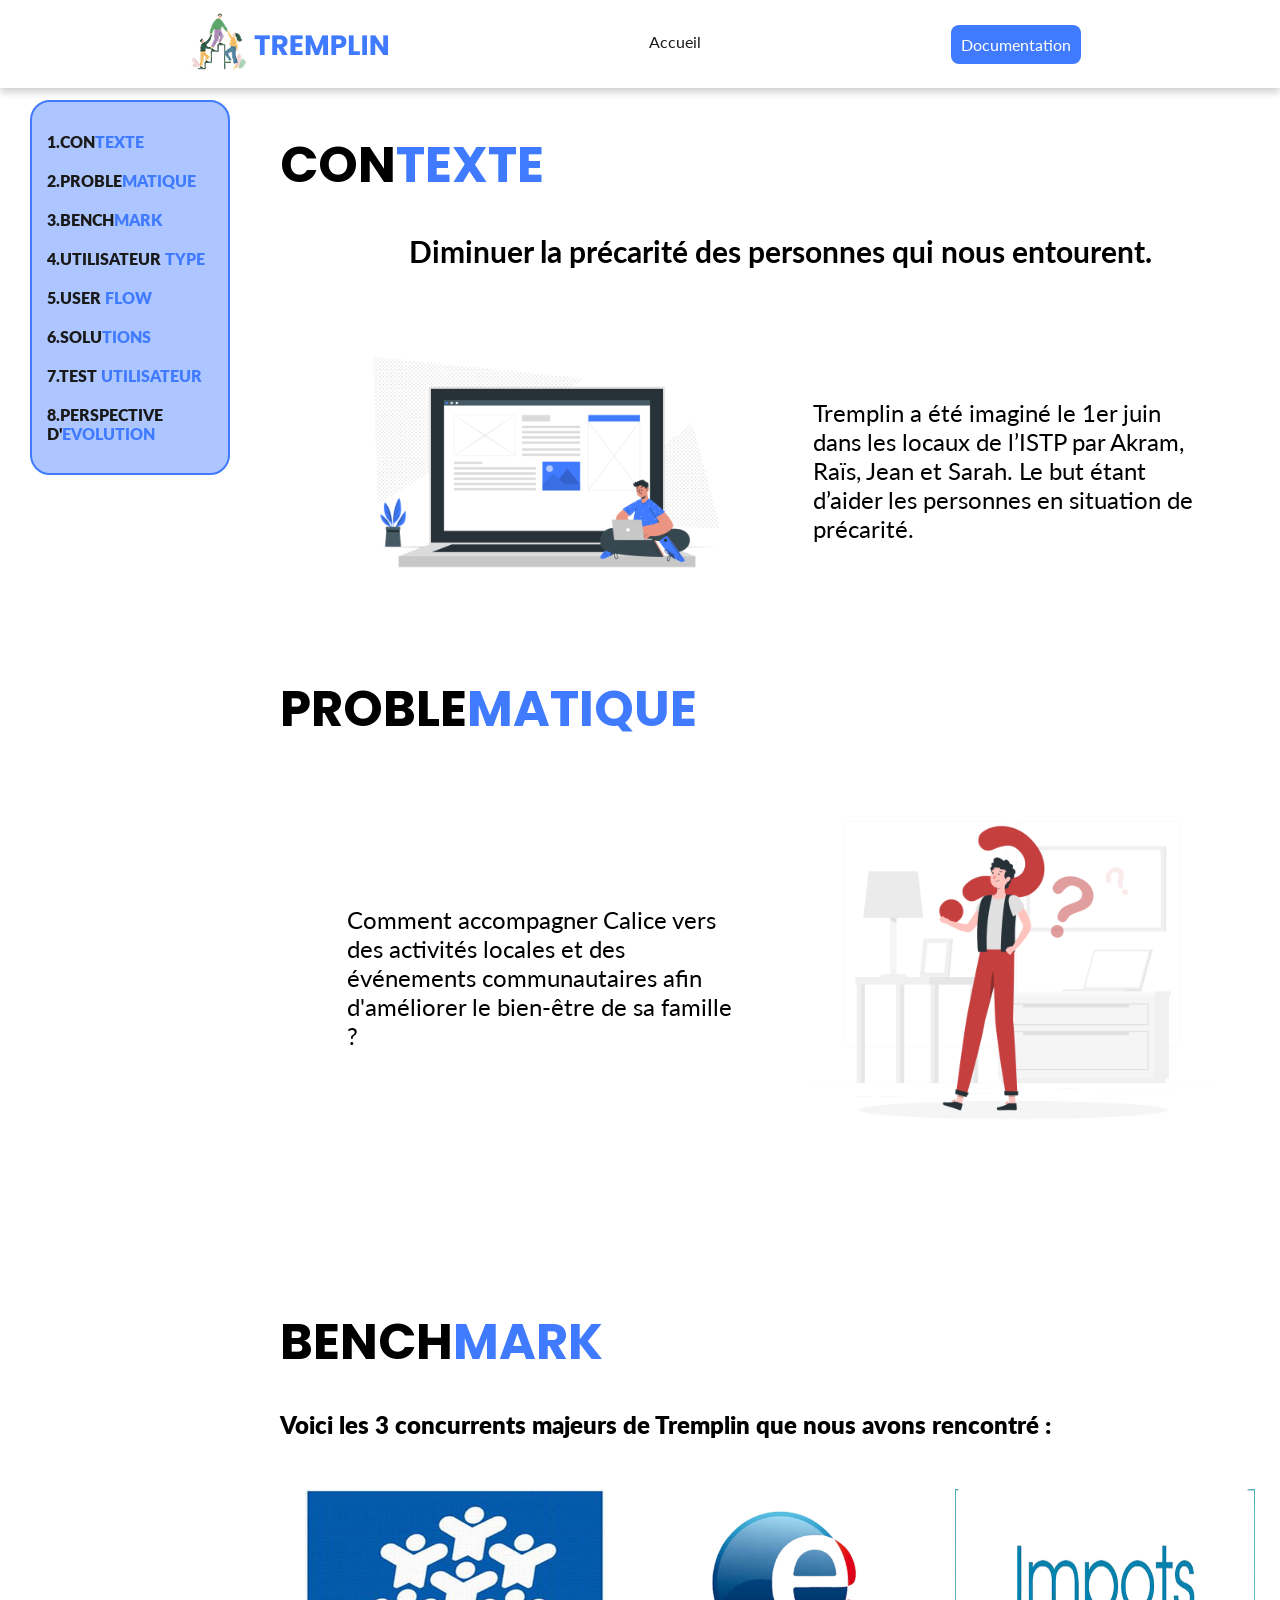
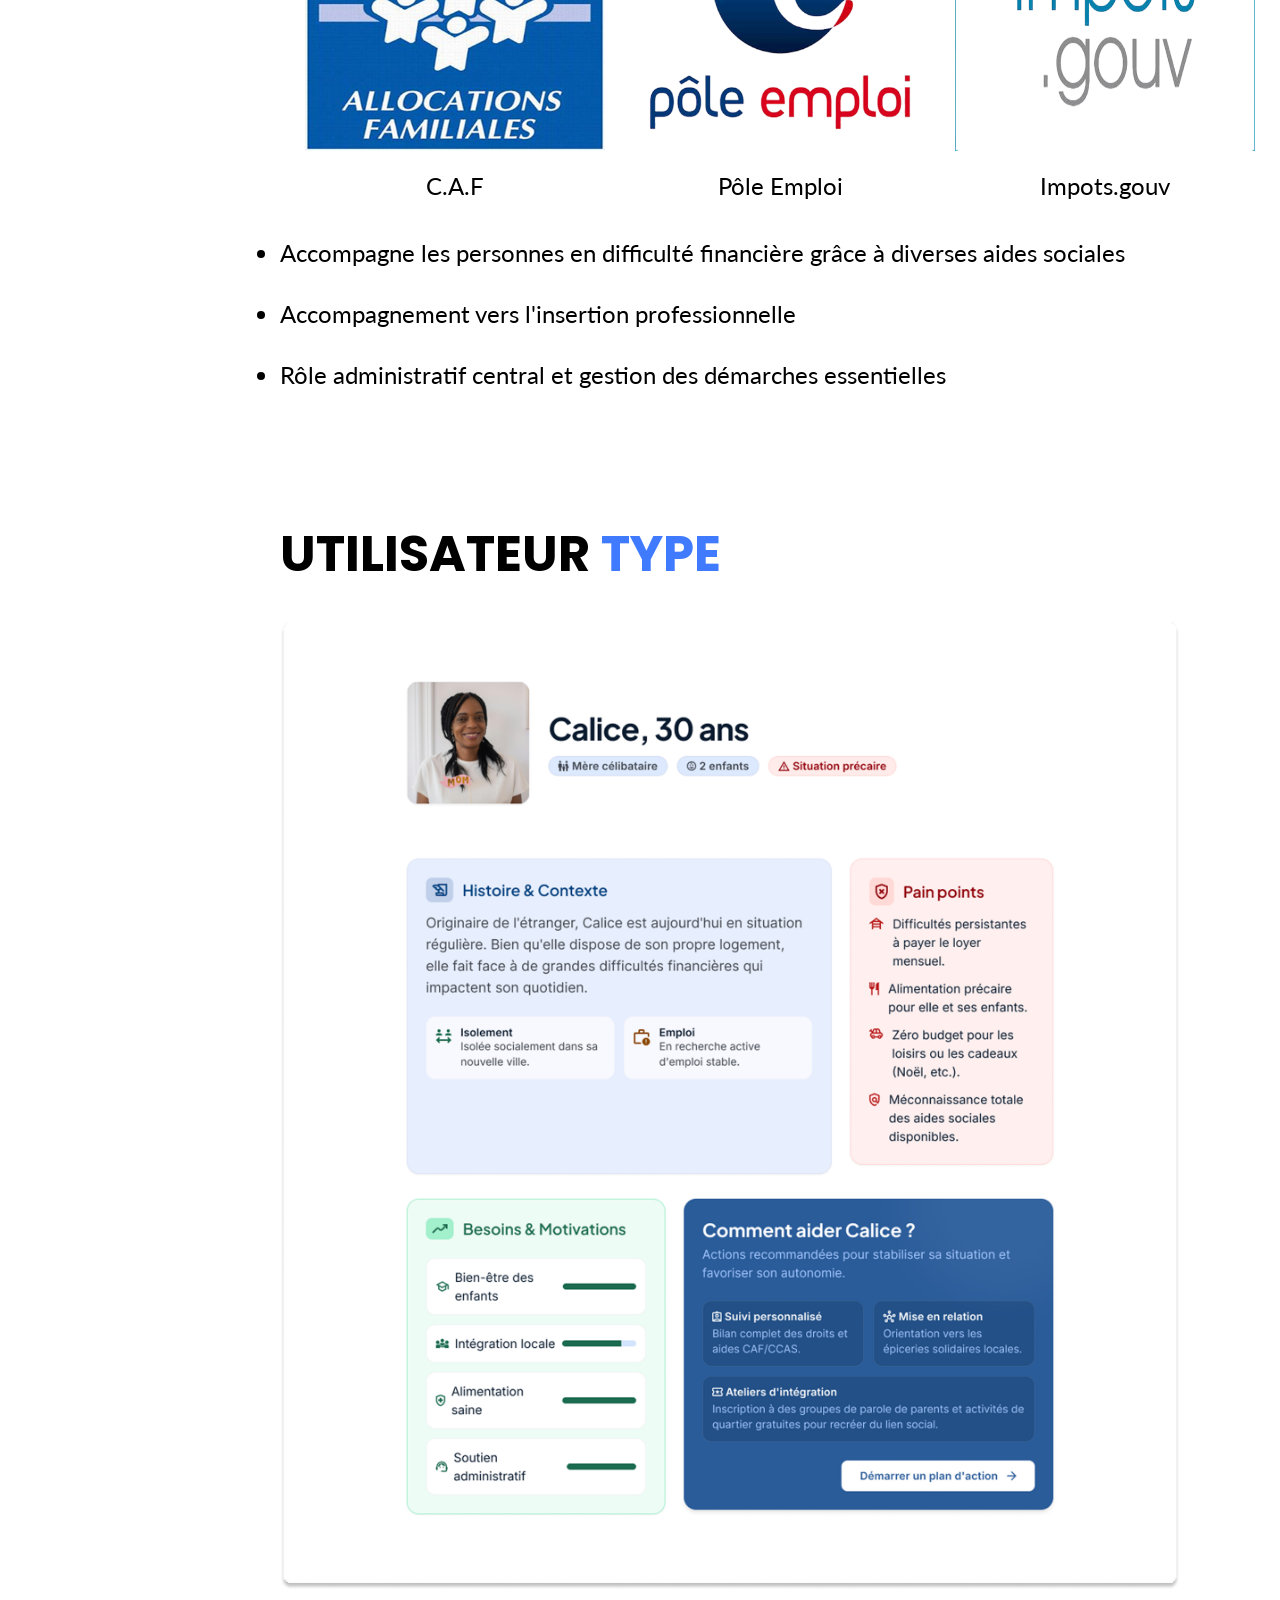
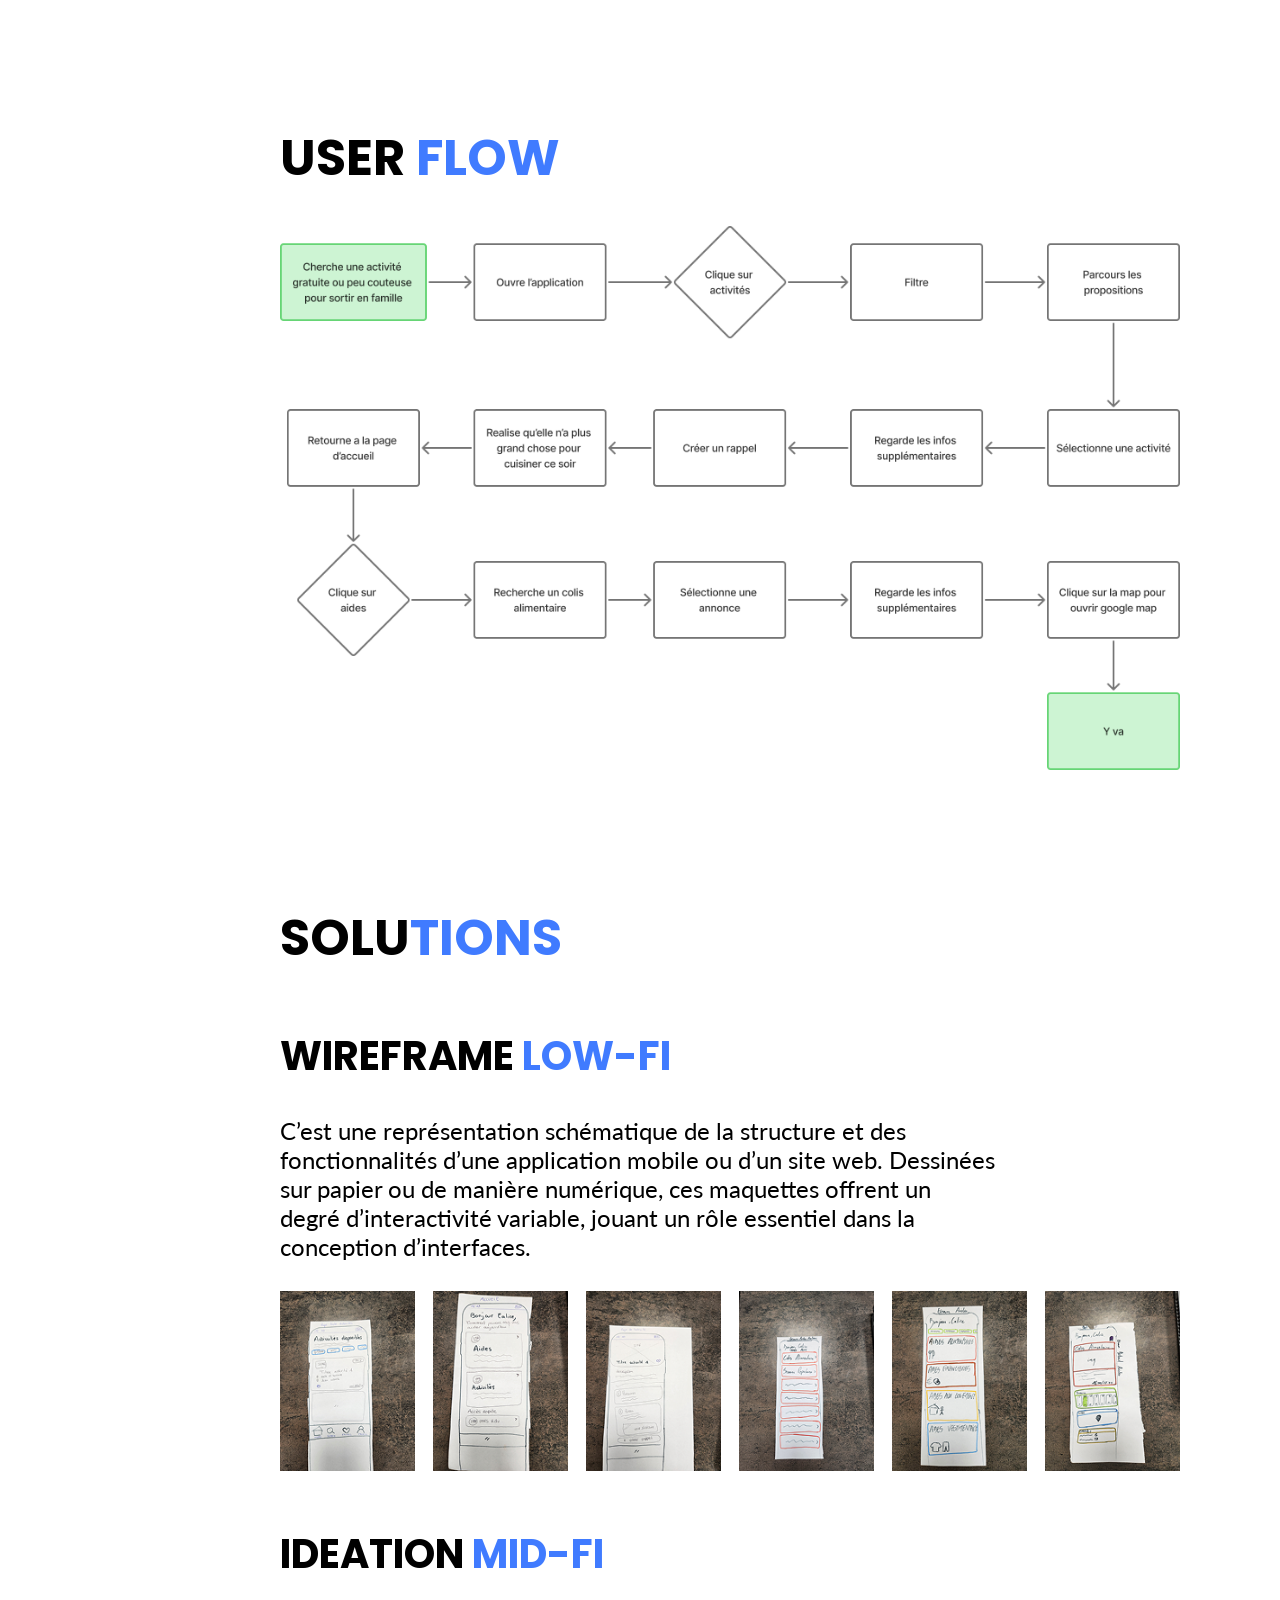
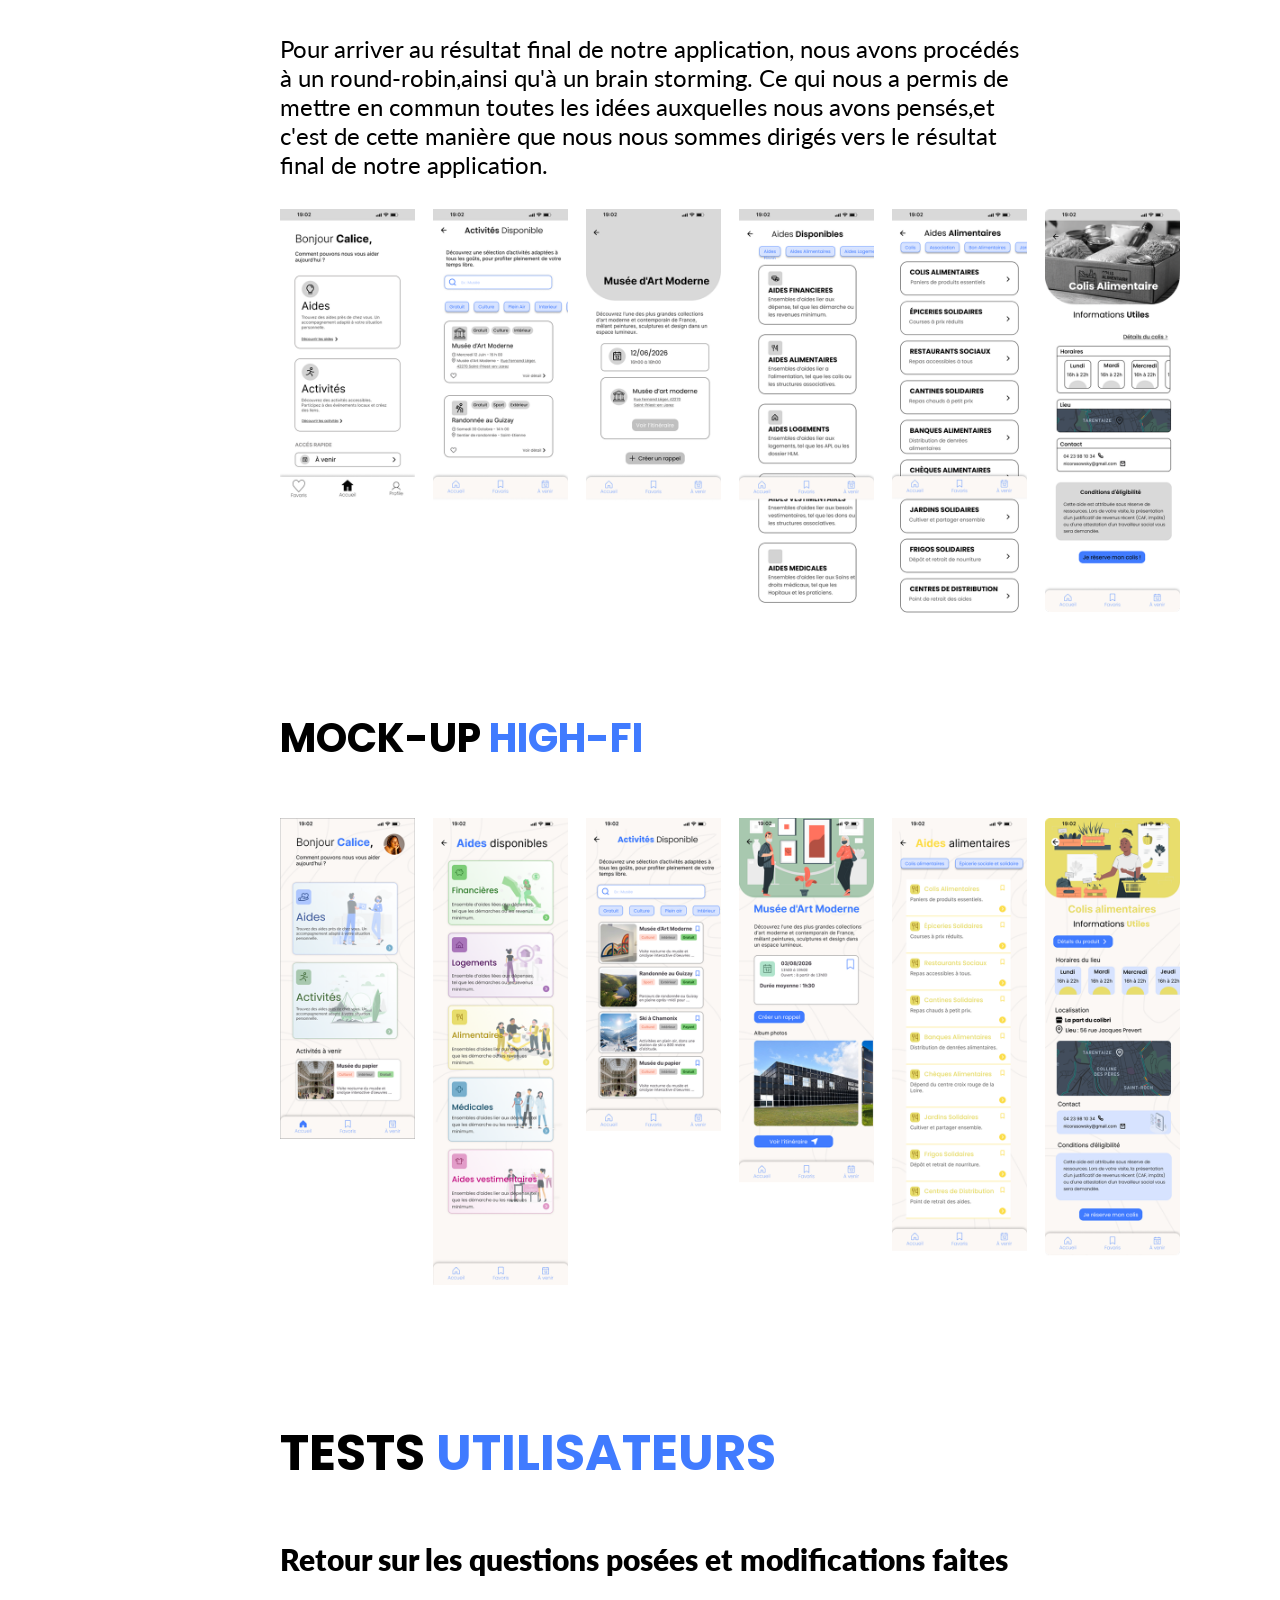
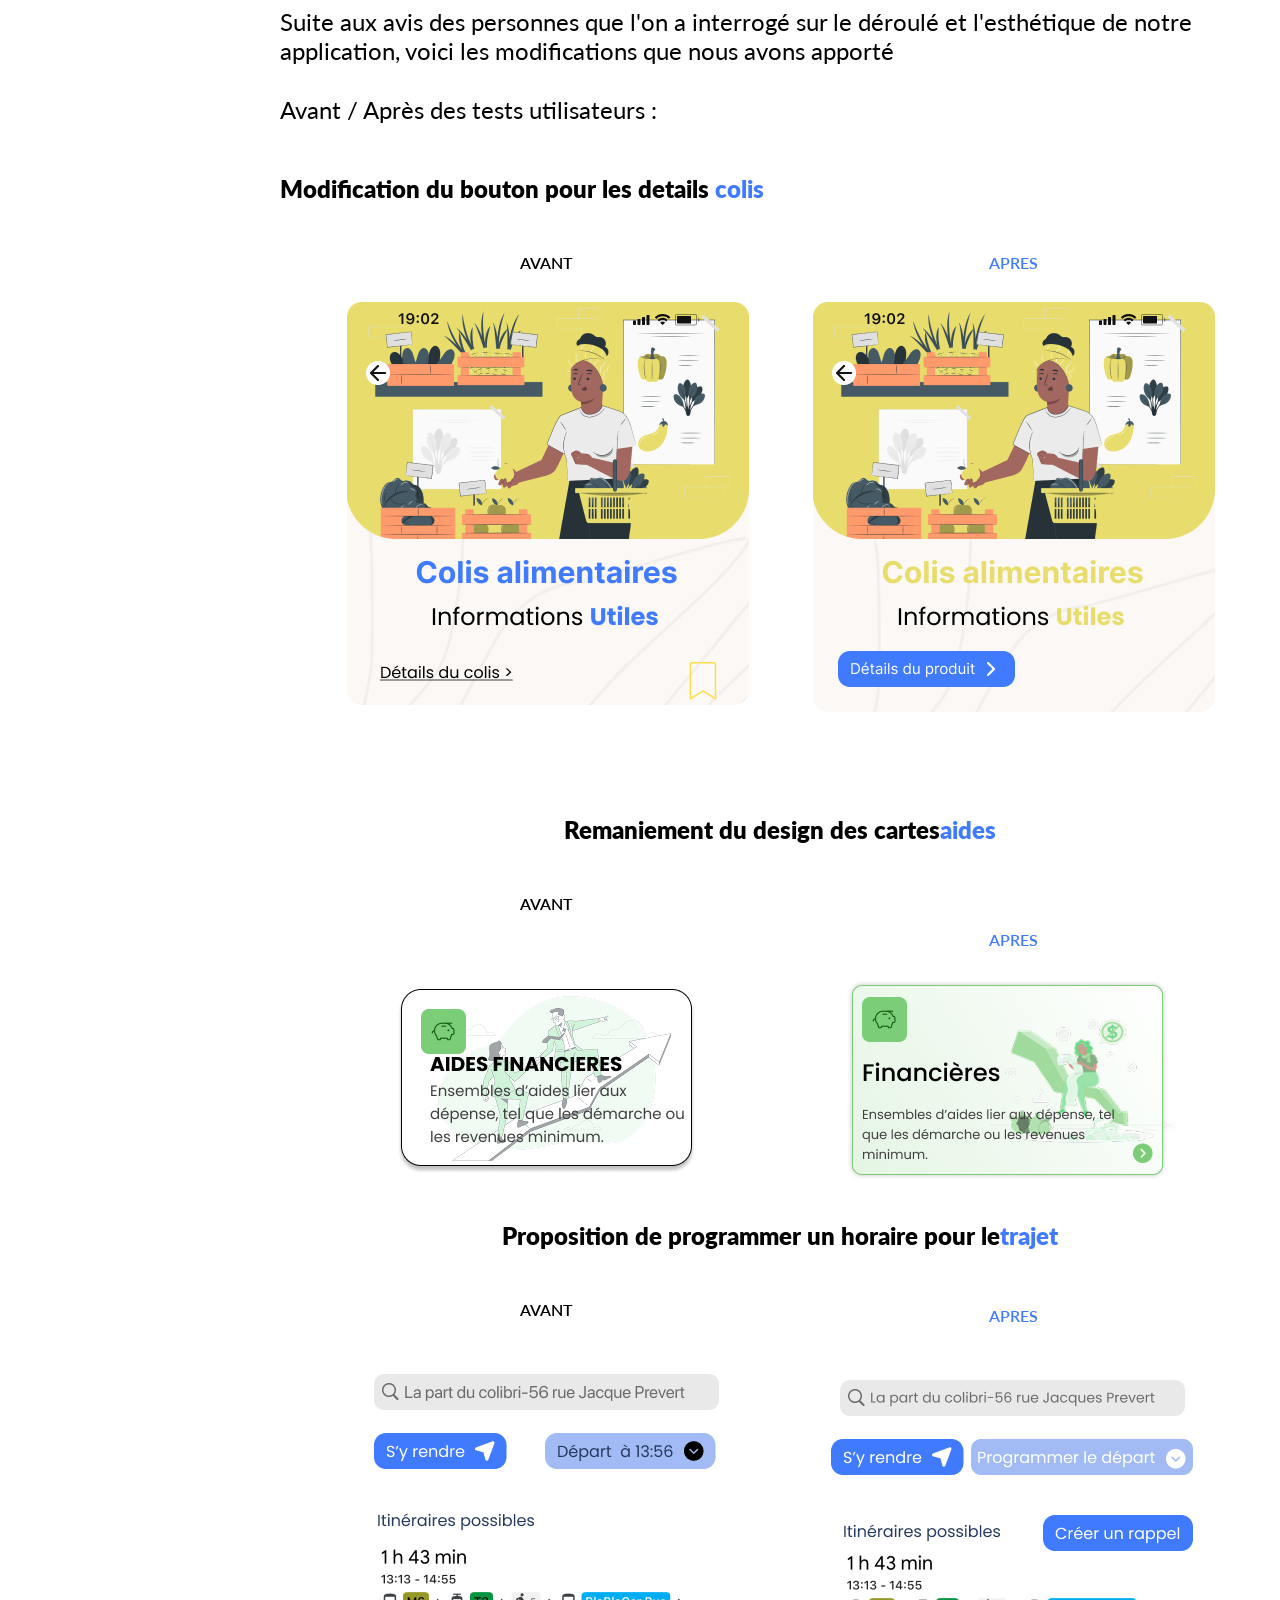
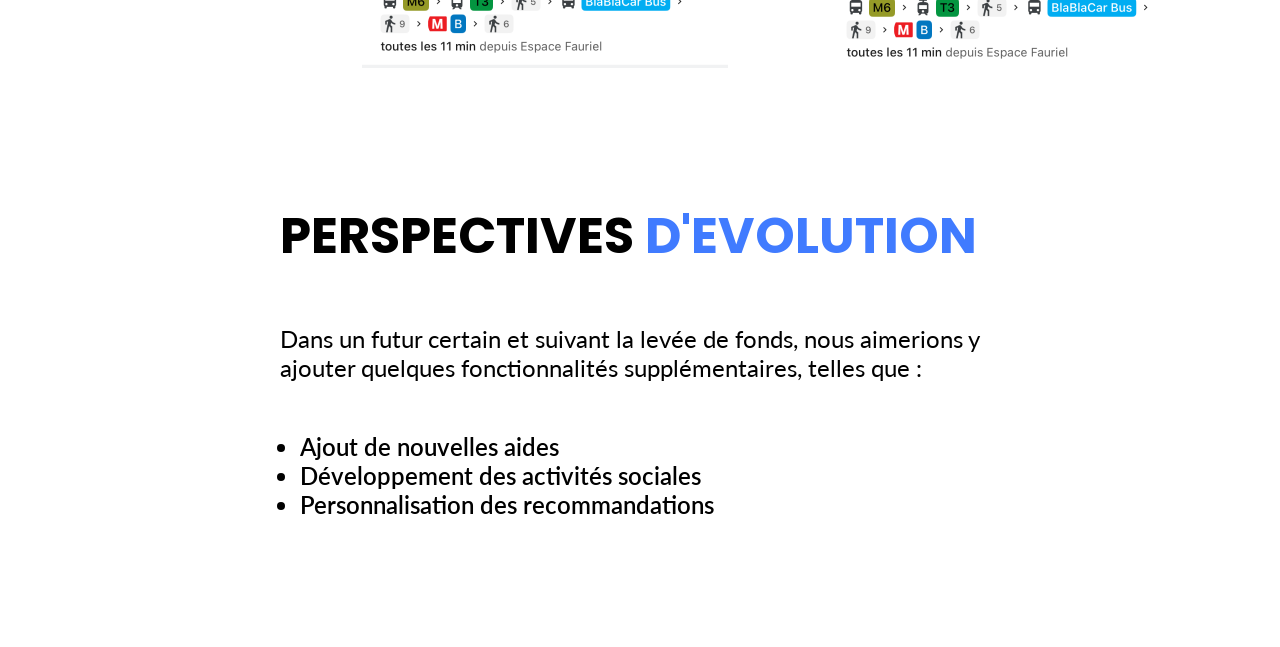
==== documentation.html @ c01700e4 "lundi - 11h" ====
<!DOCTYPE html>
<html lang="fr">

<head>
    <meta charset="UTF-8" />
    <meta name="viewport" content="width=device-width, initial-scale=1.0" />
    <title>Documentation — Tremplin</title>
    <link rel="stylesheet" href="style2.css">
    <script src="script2.js" defer></script>
    <link
        href="https://fonts.googleapis.com/css2?family=Inter:ital,wght@0,300;0,400;0,500;0,600;0,700;1,400&family=Syne:wght@600;700;800&display=swap"
        rel="stylesheet" />

<body>
    <!-- HEADER AVEC UN H COMME TONTON HAMID -->
    <header class="flex just-center gap250 align-center fixed-header fixed-header space-between">
        <a href="index.html"><img src="asset/LOGO.png" alt=""></a>
        <nav class="flex gap20 poppins-medium">
            <a href="index.html" target="_blank" class="txt-none clr-dark">Accueil</a>
        </nav>
        <a href="documentation.html" target="_blank" class="btn-Doc txt-none clr-white mr10 poppins-medium">Documentation</a>
    </header>
    <!-- MANY MAIN ! -->
    <main class="ml-30 flex">
        <div class="w20">
            <nav class="flex column gap20 bold majuscule mgb128 card-nav w80 sticky">
                <a href="#contexte" class="txt-none clr-dark">1.Con<span class="clr-bleu">texte</span></a>
                <a href="#problematique" class="txt-none clr-dark">2.Proble<span class="clr-bleu">matique</span></a>
                <a href="#benchmark" class="txt-none clr-dark">3.Bench<span class="clr-bleu">mark</span></a>
                <a href="#utilisateur" class="txt-none clr-dark">4.Utilisateur <span class="clr-bleu">Type</span></a>
                <a href="#userflow" class="txt-none clr-dark">5.User <span class="clr-bleu">Flow</span></a>
                <a href="#solution" class="txt-none clr-dark">6.Solu<span class="clr-bleu">tions</span></a>
                <a href="#test" class="txt-none clr-dark">7.Test <span class="clr-bleu">Utilisateur</span></a>
                <a href="#perspective" class="txt-none clr-dark">8.Perspective d'<span class="clr-bleu">Evolution</span></a>
            </nav>
        </div>

        <div class="w80">
            <!-- SECTION CONTEXTE -->
            <section id="contexte" class="mgt128">
                <h3 class="mgb30 texte-50">CON<span class="clr-bleu">TEXTE</span></h3>
                <h4 class="flex just-center texte-30">Diminuer la précarité des personnes qui nous entourent.
                </h4>
                <div class="flex align-center space-evenly">
                    <div class="w40">
                        <img class="w100" src="asset/IllustrContext.png" alt="">
                    </div>
                    <div class="w40">
                        <p class="texte-24">Tremplin a été imaginé le 1er juin dans les locaux de l’ISTP par Akram,
                            Raïs,
                            Jean et Sarah. Le
                            but étant d’aider les personnes en situation de précarité.</p>
                    </div>
                </div>
            </section>

            <!-- SECTION PROBLEMATIQUE -->
            <section id="problematique" class="mgb128 ">
                <h3 class="mgb30 texte-50">PROBLE<span class="clr-bleu">MATIQUE</span></h3>
                <div class="flex align-center space-evenly">
                    <p class="w40 texte-24">Comment accompagner Calice vers des activités locales et des événements
                        communautaires afin
                        d'améliorer
                        le bien-être de sa famille ?</p>
                    <img class="w40" src="asset/IllustrProblematique.png" alt="">
                </div>
            </section>

            <!-- SECTION BENCHMARK -->
            <section id="benchmark" class="mgb128 ">
                <h3 class="mgb30 texte-50">BENCH<span class="clr-bleu">MARK</span></h3>
                <p class="texte-24 bold mgb50">Voici les 3 concurrents majeurs de Tremplin que nous avons rencontré :
                </p>
                <div class="flex space-evenly">
                    <div class="w30 flex column align-center">
                        <img class="w100 h75 mgb20" src="asset/image 6.png" alt="">
                        <p class="texte-24">C.A.F</p>
                    </div>
                    <div class="w30 flex column align-center">
                        <img class="w100 h75 mgb20" src="asset/polemploi-removebg-preview 1.png" alt="">
                        <p class="texte-24">Pôle Emploi</p>
                    </div>
                    <div class="w30 flex column align-center">
                        <img class="w100 h75 mgb20" src="asset/impotsgouv-removebg-preview 1.png" alt="">
                        <p class="texte-24">Impots.gouv</p>
                    </div>
                </div>
                <ul>
                    <li class="texte-24 pb-32">Accompagne les personnes en difficulté financière grâce à diverses aides
                        sociales</li>
                    <li class="texte-24 pb-32">Accompagnement vers l'insertion professionnelle</li>
                    <li class="texte-24">Rôle administratif central et gestion des démarches essentielles</li>
                </ul>
            </section>

            <!-- SECTION UTILISATEUR -->
            <section id="utilisateur" class="mgb128">
                <h2 class="mgb30 texte-50">UTILISATEUR <span class="clr-bleu">TYPE</span></h2>
                <img class="w90" src="asset/PersonaV2.png" alt="">
            </section>

            <!-- SECTION USERFLOW -->
            <section id="userflow" class="mgb128 ">
                <h2 class="mgb30 texte-50">USER <span class="clr-bleu">FLOW</span></h2>
                <img class="w90" src="asset/UserFlowV2.png" alt="">
            </section>

            <!-- SECTION SOLUTION -->
            <section id="solution" class="mgb128 ">
                <h2 class="mgb50 texte-50">SOLU<span class="clr-bleu">TIONS</span></h2>
                <div class="mgb50">
                    <h3 class="mgb30 texte-40">WIREFRAME <span class="clr-bleu">LOW-FI</span></h3>
                    <p class="texte-24 mgb30">C’est une représentation schématique de la structure et des <br>
                        fonctionnalités d’une
                        application mobile ou d’un site web. Dessinées <br> sur papier ou de manière numérique, ces
                        maquettes offrent un <br> degré d’interactivité variable, jouant un rôle essentiel dans la
                        <br>conception d’interfaces.
                    </p>
                    <div>
                        <img class="w90" src="asset/LowFi.png" alt="">
                    </div>
                </div>
                <div class="mgb50">
                    <h3 class="mgb50 texte-40">IDEATION <span class="clr-bleu">MID-FI</span></h3>
                    <div>
                        <p class="texte-24 mgb30">Pour arriver au résultat final de notre application, nous avons
                            procédés
                            <br> à un
                            round-robin,ainsi qu'à un brain storming. Ce qui nous a permis de <br> mettre en commun
                            toutes
                            les idées auxquelles nous avons pensés,et <br> c'est de cette manière que nous nous sommes
                            dirigés vers le résultat <br> final de notre application.
                        </p>
                    </div>
                    <img class="w90" src="asset/MidFiV2.png" alt="">
                </div>
                <div>
                    <h3 class="mgb50 texte-40">MOCK-UP <span class="clr-bleu">HIGH-FI</span></h3>
                    <img class="w90" src="asset/HighFiV2.png" alt="">
                </div>
            </section>
            <!-- SECTION TEST UTILISATEUR -->
            <section id="test" class="mgb128">
                <h2 class="mgb50 texte-50">TESTS <span class="clr-bleu">UTILISATEURS</span></h2>
                <p class="bold texte-30 mgb30">Retour sur les questions posées et modifications faites</p>
                <p class="texte-24 mgb30">Suite aux avis des personnes que l'on a interrogé sur le déroulé et
                    l'esthétique
                    de notre <br>
                    application, voici les modifications que nous avons apporté</p>
                <p class="texte-24 mgb50">Avant / Après des tests utilisateurs :</p>
                <div class="mgb100">
                    <p class="texte-24 mgb50 bold ">Modification du bouton pour les details <span class="clr-bleu"> colis</span></p>
                    <div class="flex space-evenly just-center txt-center">
                        <div class="w40">
                            <p class="mgb30 semibold txt-center">AVANT</p>
                            <img src="asset/BoutonColisAvant.png" alt="">
                        </div>
                        <div class="w40">
                            <p class="mgb30 clr-bleu semibold txt-center">APRES</p>
                            <img src="asset/BoutonColisApres.png" alt="">
                        </div>
                    </div>
                </div>
                <div>
                    <p class="texte-24 mgb50 bold flex just-center">Remaniement du design des cartes <span
                            class="clr-bleu">aides</span> </p>
                    <div class="flex space-evenly just-center align-center txt-center">
                        <div class="w40">
                            <p class="mgb30 semibold txt-center">AVANT</p>
                            <img src="asset/CarteAvantAides.png" alt="">
                        </div>
                        <div class="w40">
                            <p class="mgb30 clr-bleu semibold txt-center">APRES</p>
                            <img src="asset/CarteApresAides.png" alt="">
                        </div>
                    </div>
                </div>
                <div>
                    <p class="texte-24 mgb50 bold flex just-center">Proposition de programmer un horaire pour le <span
                            class="clr-bleu">trajet</span> </p>
                    </p>
                    <div class="flex space-evenly just-center align-center txt-center">
                        <div class="w40">
                            <p class="txt-center mgb30 semibold">AVANT</p>
                            <img src="asset/DestinationAvant.png" alt="">
                        </div>
                        <div class="w40">
                            <p class="mgb30 clr-bleu semibold txt-center">APRES</p>
                            <img src="asset/DestinattionApres.png" alt="">
                        </div>
                    </div>
                </div>
            </section>
            <!-- SECTION PERSPECTIVE D'EVOLUTION -->
            <section id="perspective" class="flex column mgb128 ">
                <h2 class="texte-50 mgb50">PERSPECTIVES <span class="clr-bleu">D'EVOLUTION</span></h2>
                <p class="texte-24 mgb50">Dans un futur certain et suivant la levée de fonds, nous aimerions y
                    <br>ajouter quelques
                    fonctionnalités
                    supplémentaires, telles que :
                </p>
                <ul class="ml-20">
                    <li class="texte-24 semibold">Ajout de nouvelles aides</li>
                    <li class="texte-24 semibold">Développement des activités sociales</li>
                    <li class="texte-24 semibold">Personnalisation des recommandations</li>
                </ul>
            </section>
        </div>
    </main>
</body>

</html>
---- style2.css ----
@import url('https://fonts.googleapis.com/css2?family=Lato:ital,wght@0,100;0,300;0,400;0,700;0,900;1,100;1,300;1,400;1,700;1,900&family=Poppins:ital,wght@0,100;0,200;0,300;0,400;0,500;0,600;0,700;0,800;0,900;1,100;1,200;1,300;1,400;1,500;1,600;1,700;1,800;1,900&display=swap');
@import url('https://fonts.googleapis.com/css2?family=Poppins:ital,wght@0,100;0,200;0,300;0,400;0,500;0,600;0,700;0,800;0,900;1,100;1,200;1,300;1,400;1,500;1,600;1,700;1,800;1,900&display=swap');
*{
    margin:0;
    padding: 0;
    box-sizing: border-box;
}

h1,h2,h3{
    font-family: "Poppins", sans-serif;
}

body{
    font-family: "Lato", sans-serif;
}
/*------------------------- 
            HEADER 
---------------------------*/
.btn-Doc{
    padding: 10px;
    background-color: rgb(64, 123, 255) ;
    border-radius: 8px;
}

.change-a{
    display: inline-block;
}
header nav a{
    position: relative;
    padding-bottom: 6px;
}

header nav a::after{
    content: "";
    position: absolute;
    left: 0;
    bottom: 0;
    width: 0;
    height: 2px;
    background-color: #407BFF;
    color: #407BFF;
    transition: width 0.3s ease;
}

header nav a:hover::after{
    width: 100%;
}
/* ----------------------------
            COLORS
-------------------------------*/
.clr-dark {
    color: #1a1a1a; 
}
.clr-white{
    color: white;
}
.bg-bleu{
    background-color: rgb(64, 123, 255) ;
}
.clr-btn-fonction{
    background-color: rgba(50, 109, 235, 0.2);
}
.clr-bleu{
    color: rgb(64, 123, 255) ;
}
.clr-light-bleu{
    color: #ADC6FF;
}
.clr-green{
    color: #3B6631;
}
.clr-green-fonction{
    color: #A8C8AF;
}
.bg-green{
    background-color: #A8C8AF;
}
.bg-beige{
    background-color: antiquewhite;
}
/*------------------------------
            TEXTE
--------------------------------*/

.suppuce{
    list-style-type: none;
}

.txt-none{
    text-decoration: none;
}

.bold{
    font-weight: 800;
}

.semibold{
    font-weight: 600;
}

.txt-center{
    text-align: center;
}

.majuscule{
    text-transform: uppercase;
}

.br-10{
    border-radius: 10px;
}
.br-9999{
    border-radius: 9999px;
}

.texte-50{
    font-size: 50px;
}

.texte-40{
    font-size: 40px;
}

.texte-30{
    font-size: 30px;
}

.texte-24{
    font-size: 24px;
}

/*------------------------------
            CONTAINER
--------------------------------*/
.container1100{
    max-width: 1100px;
    margin-left: auto;
    margin-right: auto;
}
.container1000{
    max-width: 1000px;
    margin-left: auto;
    margin-right: auto;
}
.container1200{
    max-width: 1100px;
    margin-left: auto;
    margin-right: auto;
}



/*----------------------------------
        MARGIN ET PADDING
------------------------------------*/

.mgt128{
    margin-top: 128px;
}

.mgt100{
    margin-top: 100px;
}

.mgt50{
    margin-top: 50px;
}

.mgt30{
    margin-top: 30px;
}

.mgt25{
    margin-top: 25px;
}
.mgt15{
    margin-top: 15px;
}

.mgb128{
margin-bottom: 128px;
}

.mgb100{
    margin-bottom: 100px;
}

.mgb50{
margin-bottom: 50px;
}

.mgb30{
    margin-bottom: 30px;
}

.mgb20{
    margin-bottom: 20px;
}

.mgb15{
    margin-bottom: 15px;
}

.mgb10{
    margin-bottom: 10px;
}

.ml-20{
    margin-left: 20px;
}

.ml-30{
    margin-left: 30px;
}
.ml-100{
    margin-left: 100px;
}
.mr10{
    margin-right: 10px;
}
.pad-16{
    padding: 16px;
}
.pad-30{
    padding: 30px;
}

.pad-40{
    padding: 40px;
}

.pad-50{
    padding: 50px;
}

.pad-foncti{
    padding: 3px 12px;
}

.pb-32{
    padding-bottom: 32px;
}

/*-----------------------------
        CLASSE DE TAILLE
-------------------------------*/

.w100{
    width: 100%;
}

.w50{
    width: 50%;
}
.w60{
    width: 60%;
}

.w90{
    width: 90%;
}

.w80{
    width: 80%;
}

.w48{
    width: 48%;
}
.w40{
    width: 40%;
}

.w30{
    width: 30%;
}

.w20{
    width: 20%;
}

.h100{
    height: 100%;
}

.h75{
    height: 75%;
}

.h50{
    height: 50%;
}

/*--------------------------
            GAP
----------------------------*/
.gap5{
    gap: 5px;
}
.gap10{
    gap: 10px;
}
.gap20{
    gap: 20px;
}
.gap30{
    gap: 30px;
}
.gap50{
    gap: 50px;
}
.gap40{
    gap: 40px;
}
.gap100{
    gap: 100px;
}
.gap90{
    gap: 90px;
}
.gap150{
    gap: 150px;
}
.gap250{
    gap: 250px;
}
.gap350{
    gap: 350px;
}
.gap650{
    gap: 650px;
}
.gap16{
    gap: 16px;
}

/*-----------------------
        FLEX-BOX
-------------------------*/
.fixed-header{
    padding: 10px;
    background-color: white;
    box-shadow: 0 4px 8px rgba(0, 0, 0, 0.2);
    position: fixed;
    width: 100%;
    top: 0;
    z-index: 1000;
}

.sticky{
    position: sticky;
    top: 100px;
}
.flex{
    display: flex;
    flex-wrap: wrap;
}

.space-between{
    justify-content: space-between;
}

.align-center{
    align-items: center;
}

.just-center{
    justify-content: center;
}
.column{
    flex-direction: column;
}

.space-around{
justify-content: space-around;
}

.space-evenly{
    justify-content: space-evenly;
}

.pos-rel{
    position: relative;
}
/*-----------------------
        Border 
-------------------------*/
.border-solid{
    border: solid 2px rgb(64, 123, 255);
}

/*-----------------------
    card temoignages 
-------------------------*/
.card-tem{
    padding: 30px 30px ;
    border: solid 2px #E29CC9;
    background: linear-gradient(#E29CC9, #FFFFFF);
    width: 30%;
}

.card-nav{
    padding: 30px 15px ;
    border: solid 2px #407BFF;
    background-color: #ADC6FF;
    border-radius: 20px;
}

/*-----------------------
    Section équipe 
-------------------------*/
.pos-rel{
    position: relative;
    width: 220px;
}
.img-card{
    position: absolute;
    top: -183px;
    left: 56%;
    transform: translateX(-50%);
    width: 55%;
}
.img-sarah-jean{
    position: absolute;
    top: -160px;
    left: 56%;
    transform: translateX(-50%);
    width: 55%;
}
.img-rais{
    position: absolute;
    top: -141px;
    left: 56%;
    transform: translateX(-50%);
    width: 55%;
}
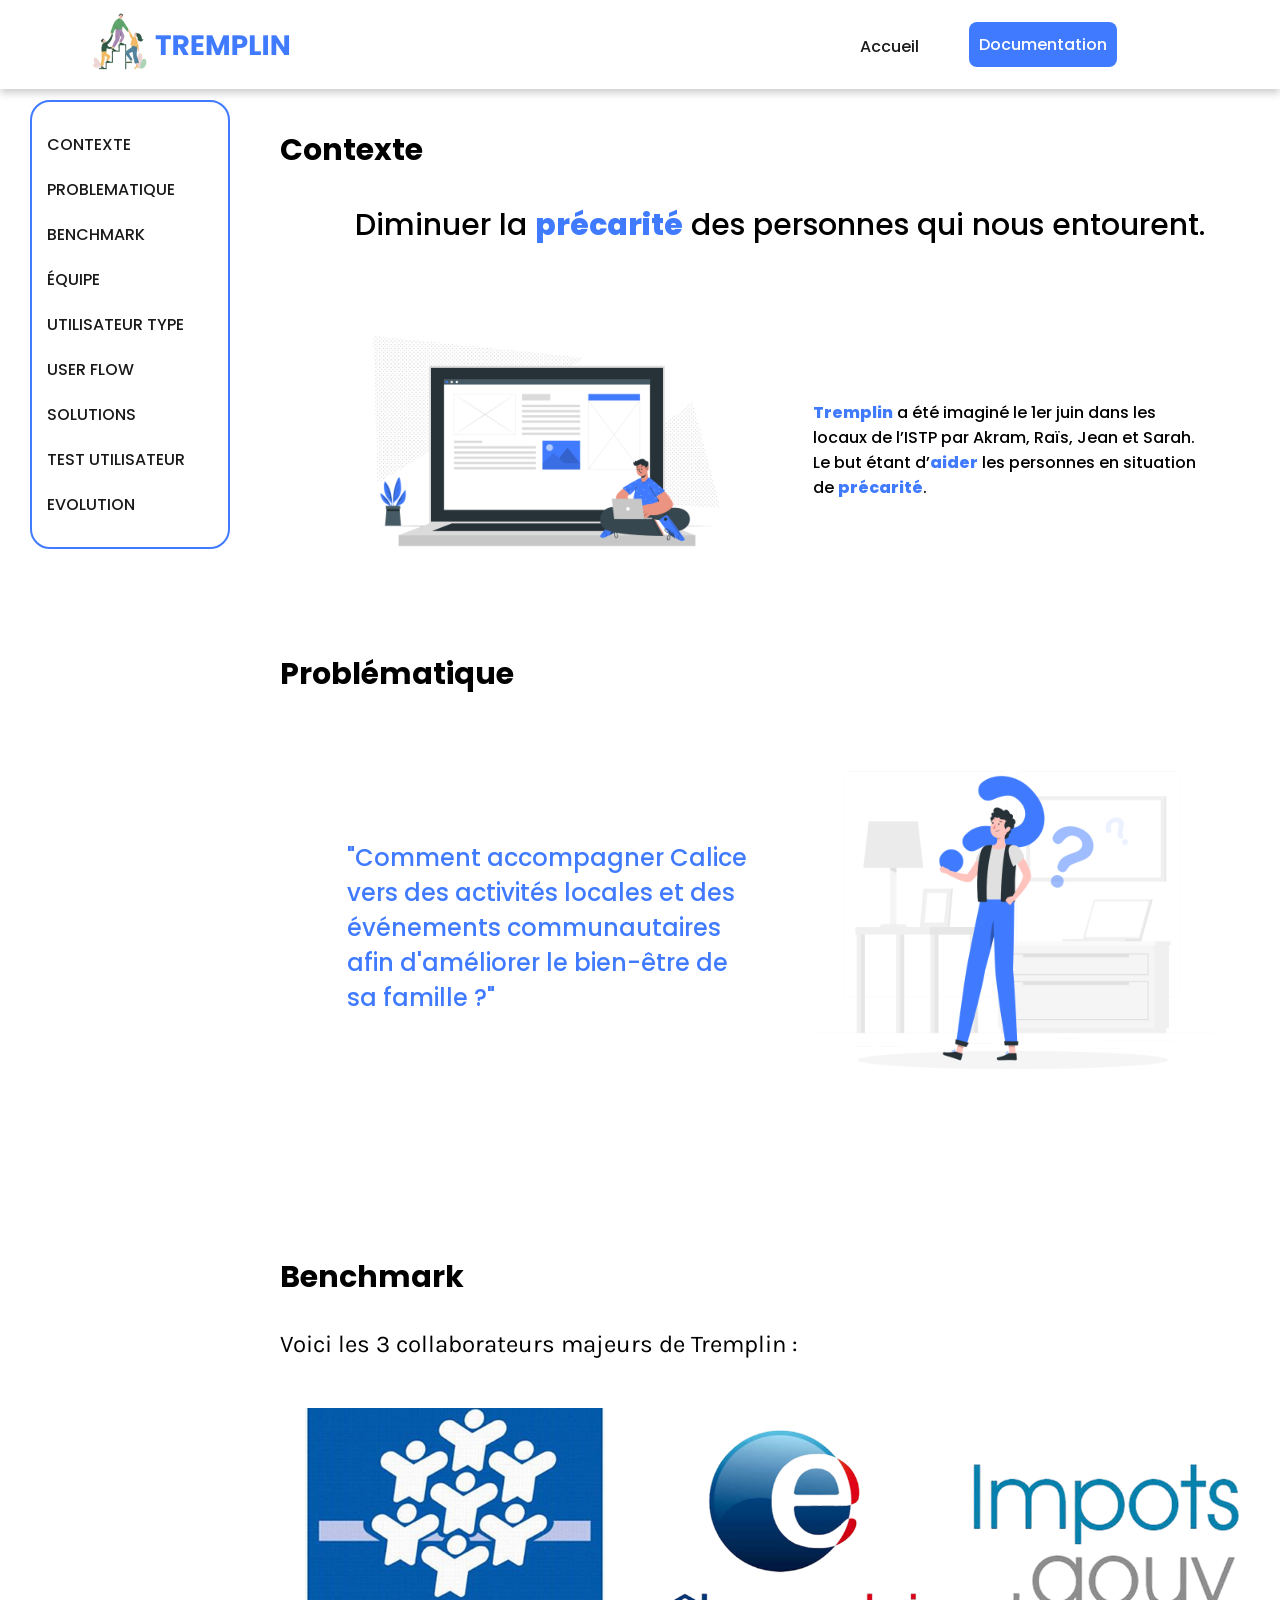
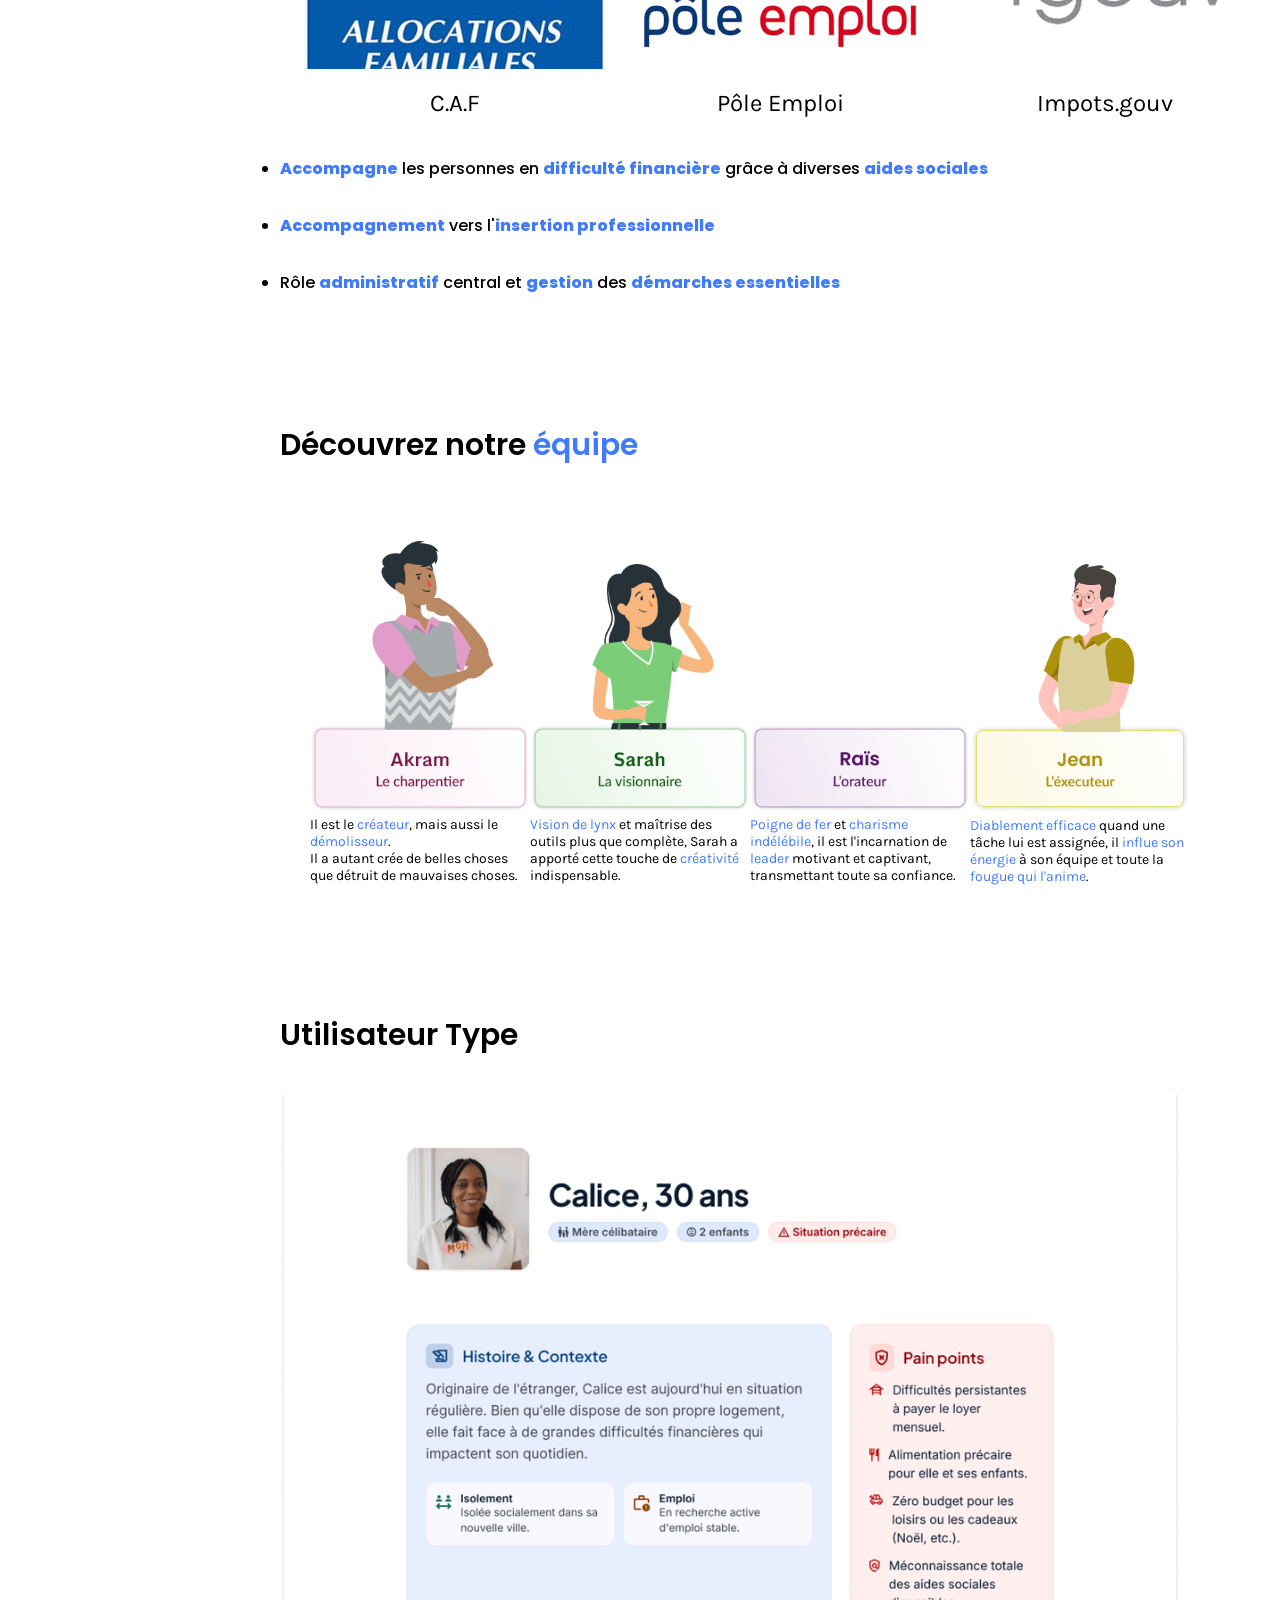
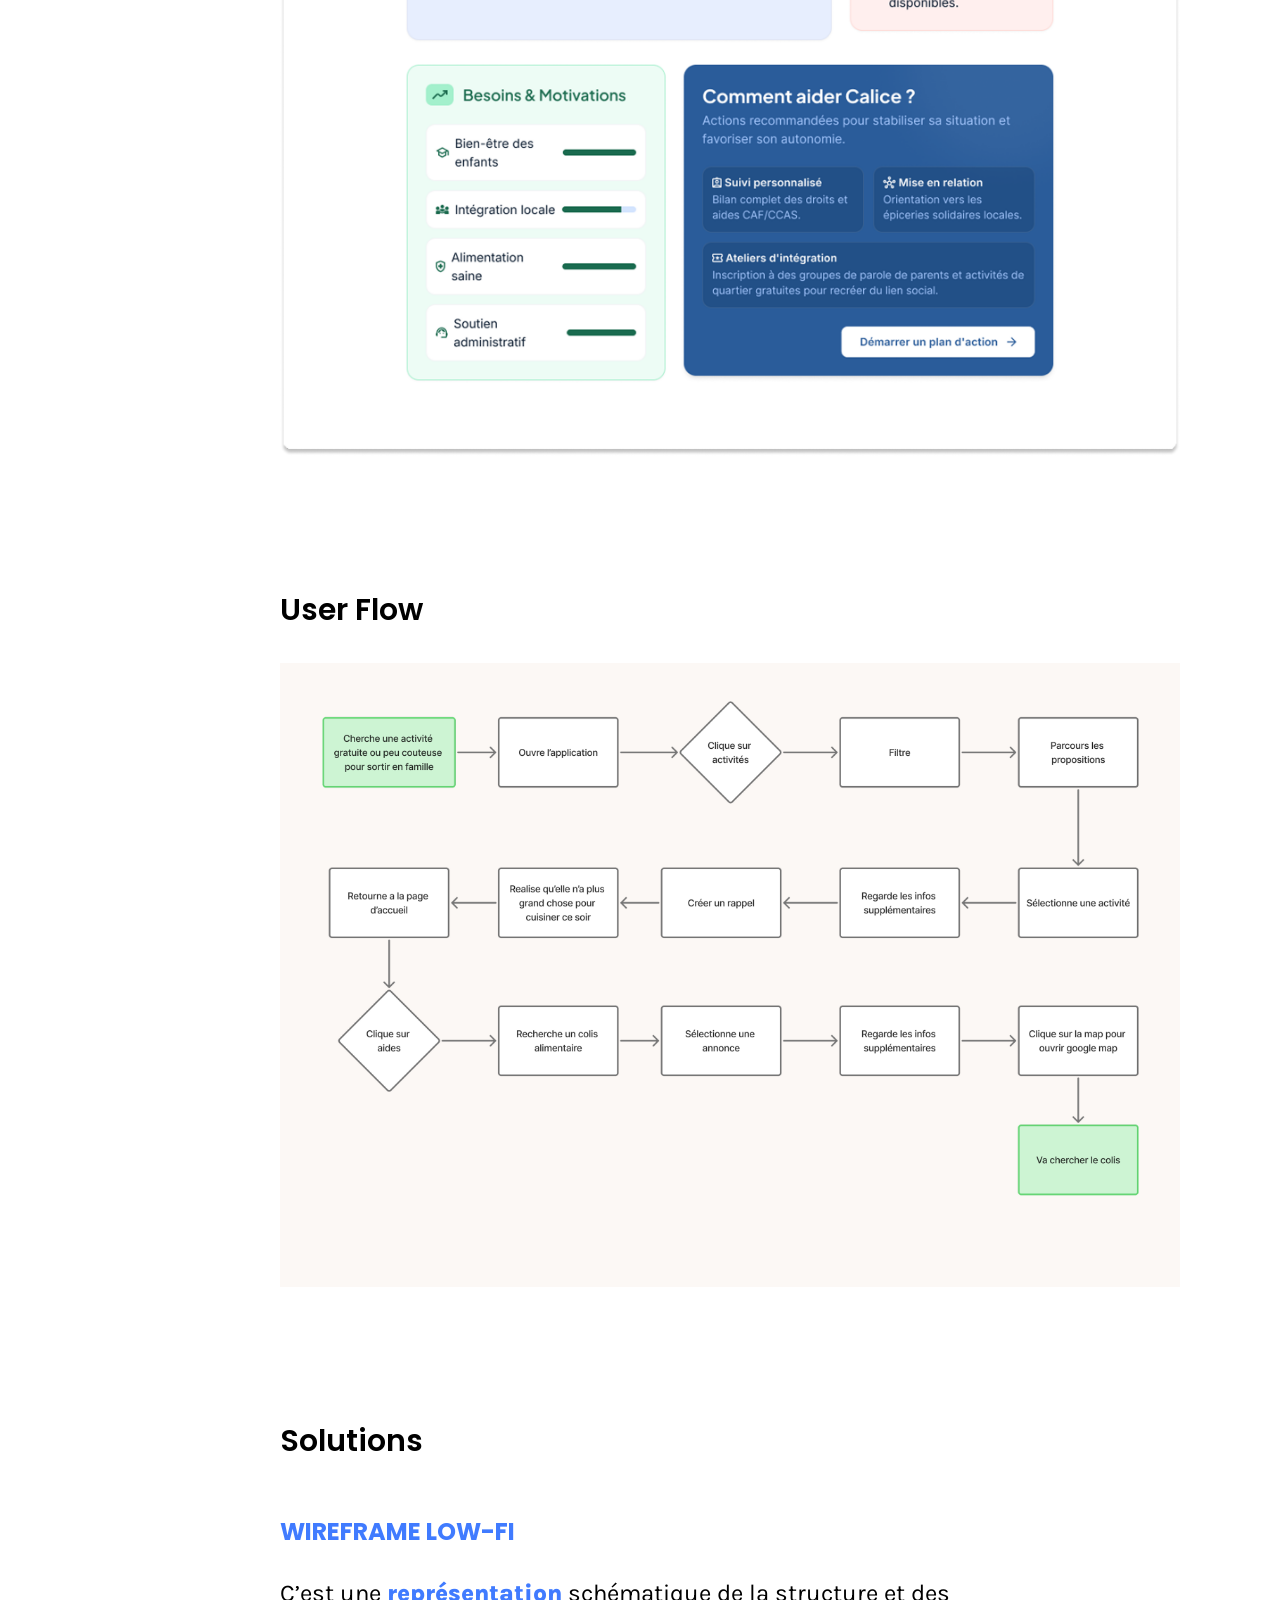
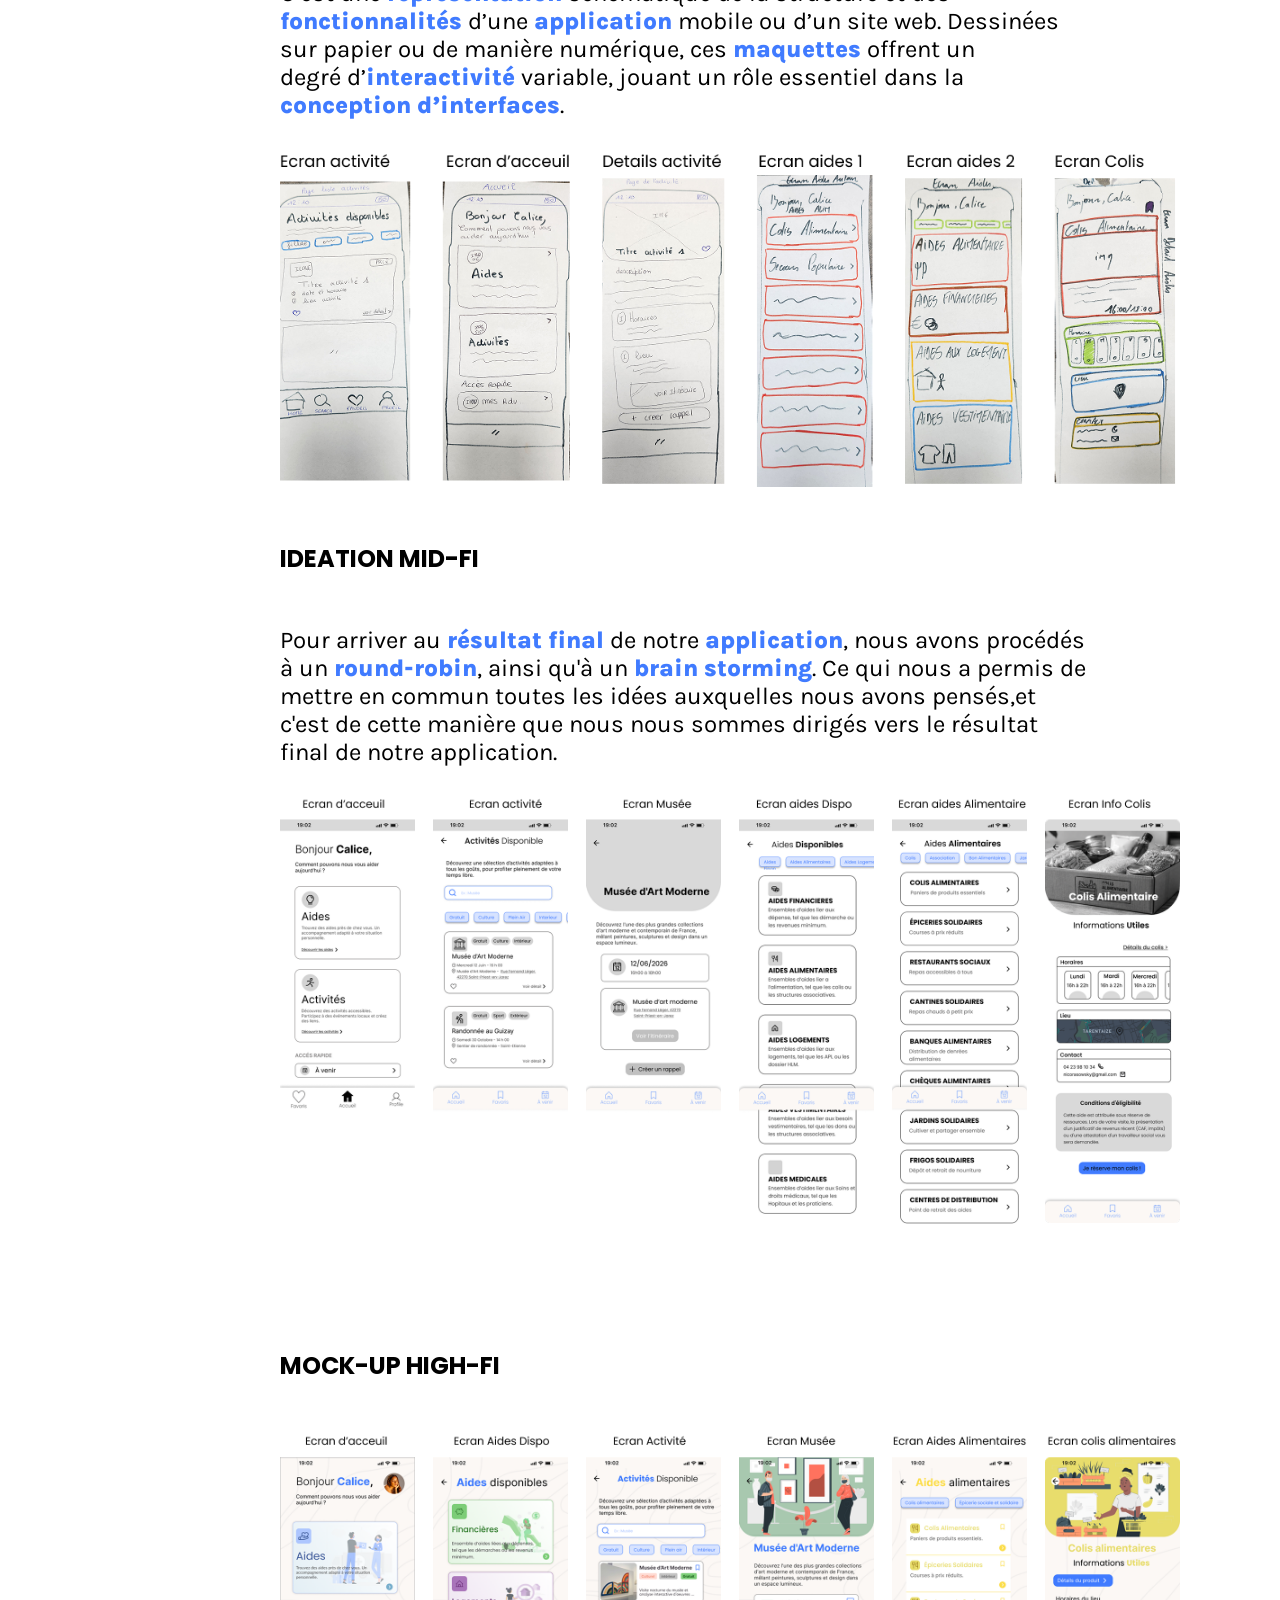
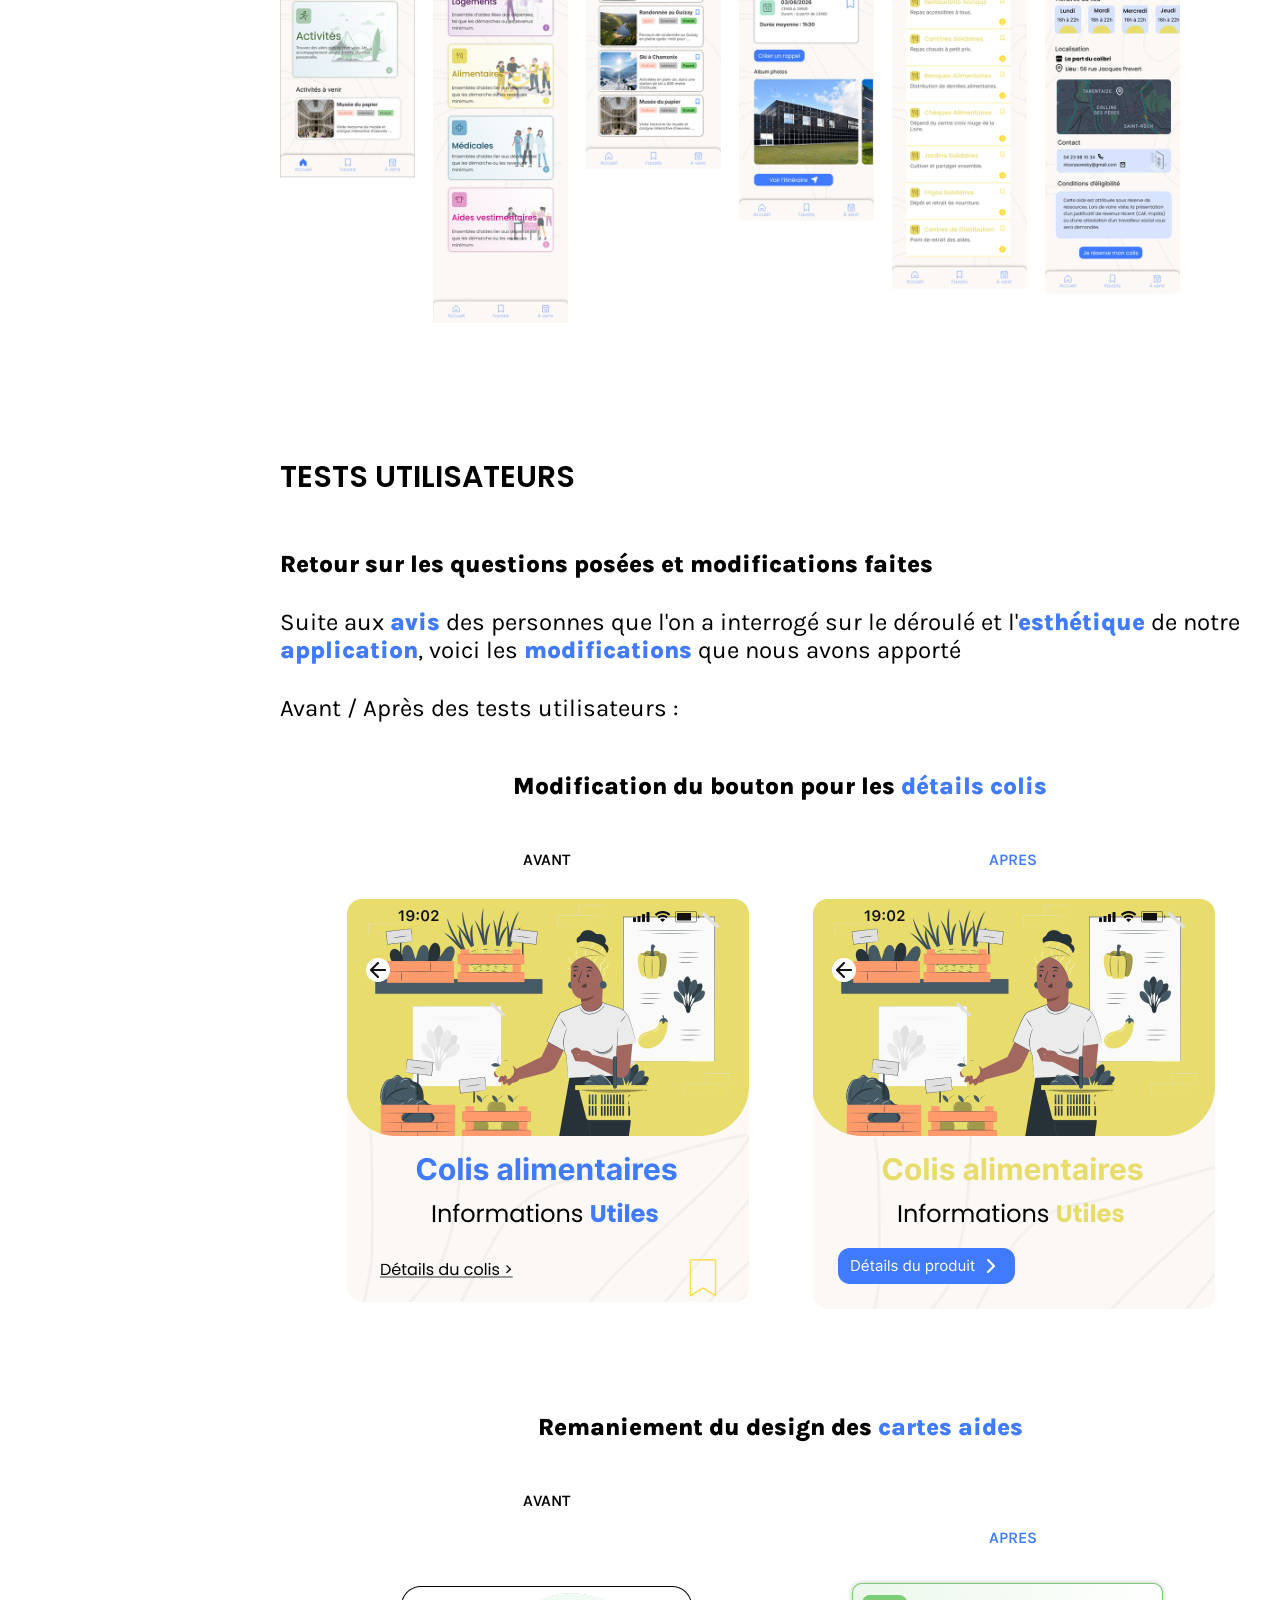
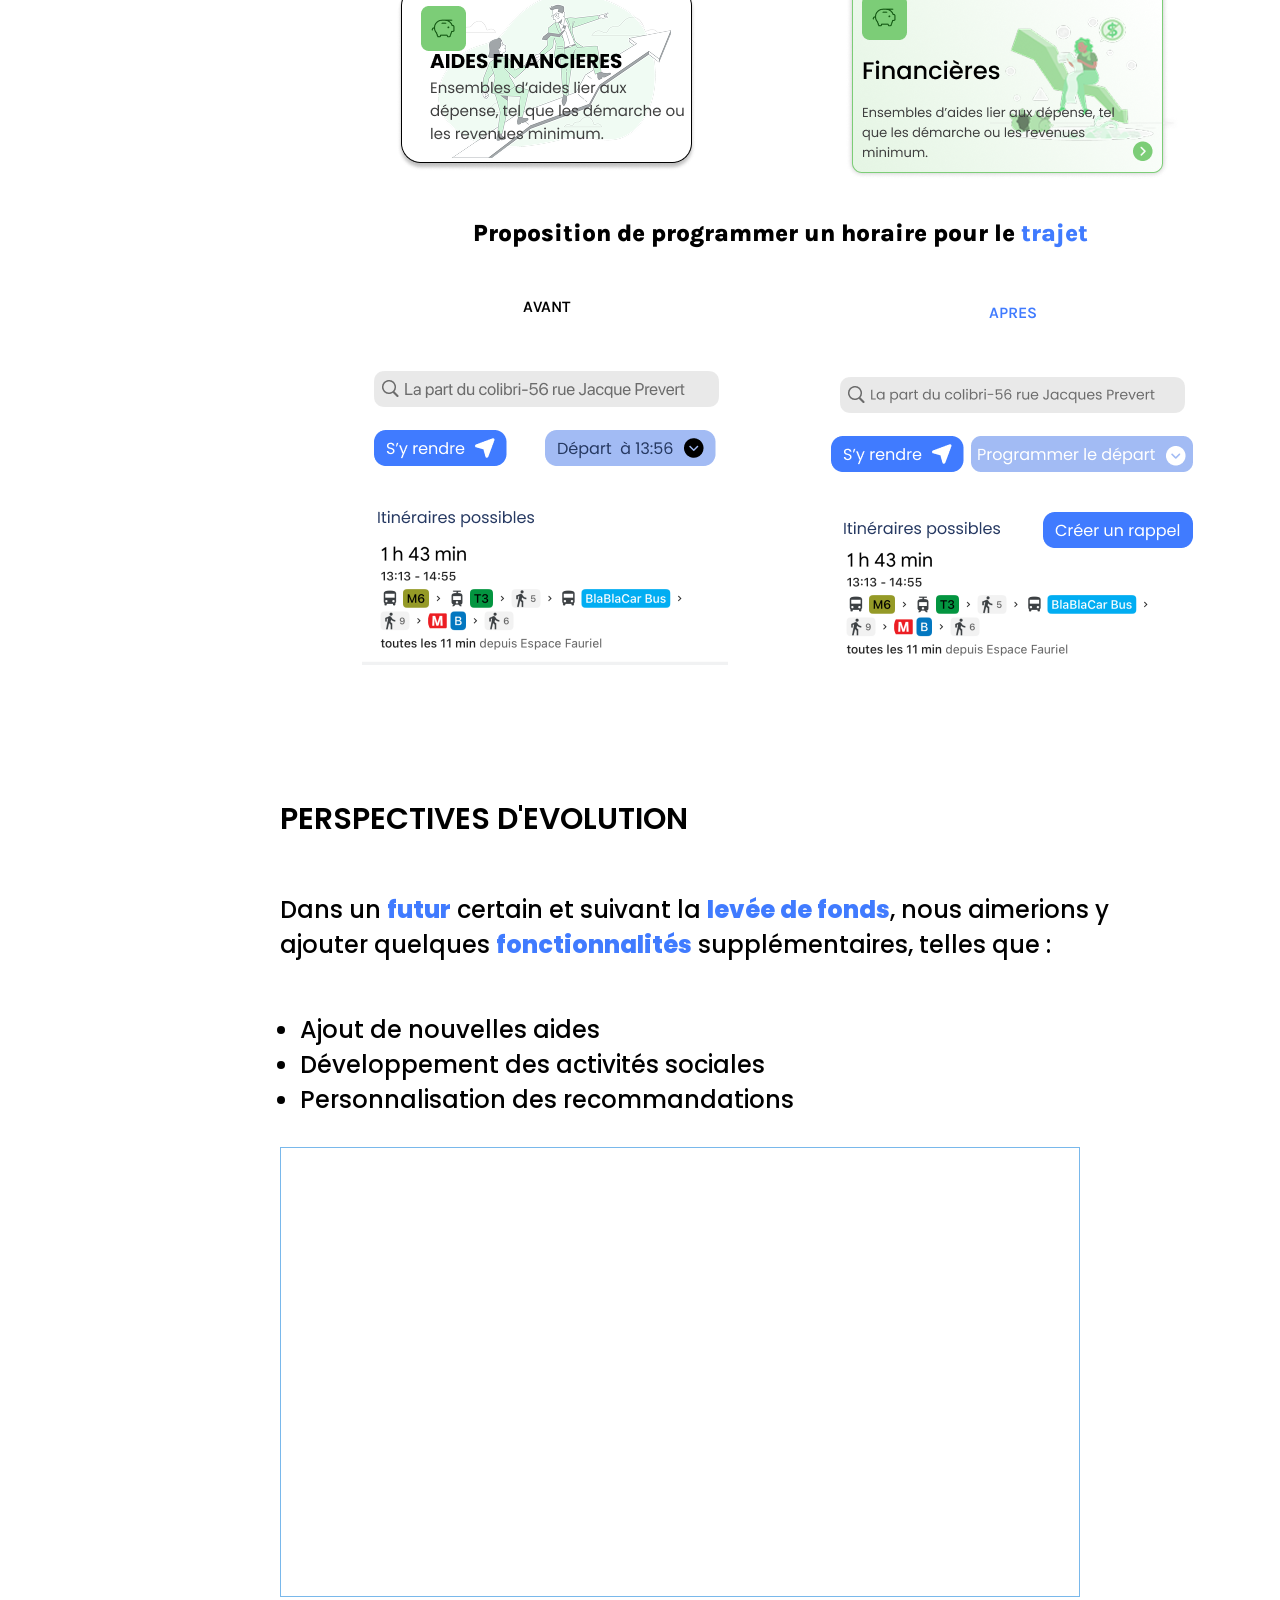
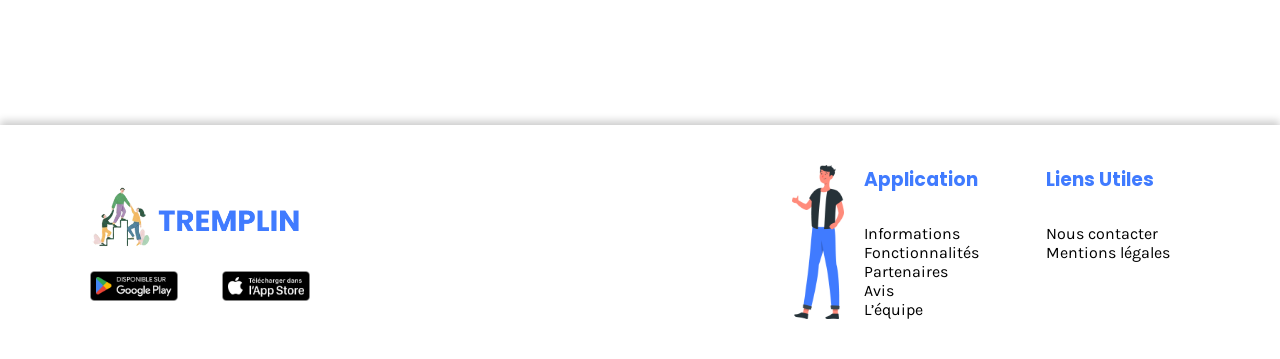
==== commit a5e3920d: "lundi PM" ====
--- a/documentation.html
+++ b/documentation.html
@@ -12,147 +12,210 @@
         rel="stylesheet" />
 
 <body>
-    <!-- HEADER AVEC UN H COMME TONTON HAMID -->
-    <header class="flex just-center gap250 align-center fixed-header fixed-header space-between">
-        <a href="index.html"><img src="asset/LOGO.png" alt=""></a>
-        <nav class="flex gap20 poppins-medium">
-            <a href="index.html" target="_blank" class="txt-none clr-dark">Accueil</a>
-        </nav>
-        <a href="documentation.html" target="_blank" class="btn-Doc txt-none clr-white mr10 poppins-medium">Documentation</a>
+
+
+        <!-- HEADER AVEC UN H COMME TONTON HAMID -->
+    <header class="fixed-header">
+
+        <div class="container1200 flex gap350 align-center  ">
+
+            <a href="index.html"><img src="asset/LOGOPropre.png" alt="" class="w50"></a>
+            <div class="align-center just-center flex gap50">
+                <nav class="flex gap20 poppins-medium ">
+                    <a href="index.html" target="_blank" class="txt-none clr-dark mgt10 poppins-medium">Accueil</a>
+                </nav>
+                <a href="documentation.html" target="_blank"
+                    class="btn-Doc txt-none clr-white mr10 poppins-medium">Documentation</a>
+            </div>
+
+        </div>
+
+
     </header>
+    
     <!-- MANY MAIN ! -->
     <main class="ml-30 flex">
         <div class="w20">
-            <nav class="flex column gap20 bold majuscule mgb128 card-nav w80 sticky">
-                <a href="#contexte" class="txt-none clr-dark">1.Con<span class="clr-bleu">texte</span></a>
-                <a href="#problematique" class="txt-none clr-dark">2.Proble<span class="clr-bleu">matique</span></a>
-                <a href="#benchmark" class="txt-none clr-dark">3.Bench<span class="clr-bleu">mark</span></a>
-                <a href="#utilisateur" class="txt-none clr-dark">4.Utilisateur <span class="clr-bleu">Type</span></a>
-                <a href="#userflow" class="txt-none clr-dark">5.User <span class="clr-bleu">Flow</span></a>
-                <a href="#solution" class="txt-none clr-dark">6.Solu<span class="clr-bleu">tions</span></a>
-                <a href="#test" class="txt-none clr-dark">7.Test <span class="clr-bleu">Utilisateur</span></a>
-                <a href="#perspective" class="txt-none clr-dark">8.Perspective d'<span class="clr-bleu">Evolution</span></a>
+            <nav class="flex column gap20 bold majuscule mgb128 card-nav w80 sticky poppins-medium">
+                <a href="#contexte" class="txt-none clr-dark lien poppins-medium">Contexte</a>
+                <a href="#problematique" class="txt-none clr-dark lien poppins-medium">Problematique</a>
+                <a href="#benchmark" class="txt-none clr-dark lien poppins-medium">Benchmark</a>
+                <a href="#equipe" class="txt-none clr-dark lien poppins-medium">Équipe</a>
+                <a href="#utilisateur" class="txt-none clr-dark lien poppins-medium">Utilisateur Type</a>
+                <a href="#userflow" class="txt-none clr-dark lien poppins-medium">User Flow</a>
+                <a href="#solution" class="txt-none clr-dark lien poppins-medium">Solutions</a>
+                <a href="#test" class="txt-none clr-dark lien poppins-medium">Test Utilisateur</a>
+                <a href="#perspective" class="txt-none clr-dark lien poppins-medium">Evolution</a>
             </nav>
         </div>
 
         <div class="w80">
             <!-- SECTION CONTEXTE -->
-            <section id="contexte" class="mgt128">
-                <h3 class="mgb30 texte-50">CON<span class="clr-bleu">TEXTE</span></h3>
-                <h4 class="flex just-center texte-30">Diminuer la précarité des personnes qui nous entourent.
+            <section id="contexte" class="mgt128 scroll-top">
+                <h3 class="mgb30 texte-30">Contexte</h3>
+                <h4 class="txt-center texte-30 poppins-medium">Diminuer la <span class="bold clr-bleu">précarité</span>
+                    des personnes qui nous entourent.
                 </h4>
                 <div class="flex align-center space-evenly">
                     <div class="w40">
                         <img class="w100" src="asset/IllustrContext.png" alt="">
                     </div>
                     <div class="w40">
-                        <p class="texte-24">Tremplin a été imaginé le 1er juin dans les locaux de l’ISTP par Akram,
+                        <p class=" poppins-medium"><span class="bold clr-bleu">Tremplin</span> a été imaginé le
+                            1er juin dans les locaux de l’ISTP par Akram,
                             Raïs,
                             Jean et Sarah. Le
-                            but étant d’aider les personnes en situation de précarité.</p>
+                            but étant d’<span class="bold clr-bleu">aider</span> les personnes en situation de <span
+                                class="bold clr-bleu">précarité</span>.</p>
                     </div>
                 </div>
             </section>
 
             <!-- SECTION PROBLEMATIQUE -->
-            <section id="problematique" class="mgb128 ">
-                <h3 class="mgb30 texte-50">PROBLE<span class="clr-bleu">MATIQUE</span></h3>
+            <section id="problematique" class="mgb128 scroll-top">
+                <h3 class="mgb30 texte-30">Problématique</h3>
                 <div class="flex align-center space-evenly">
-                    <p class="w40 texte-24">Comment accompagner Calice vers des activités locales et des événements
+                    <p class="w40 texte-24 clr-bleu poppins-medium">"Comment accompagner Calice vers des activités
+                        locales et des événements
                         communautaires afin
                         d'améliorer
-                        le bien-être de sa famille ?</p>
-                    <img class="w40" src="asset/IllustrProblematique.png" alt="">
+                        le bien-être de sa famille ?"</p>
+                    <img class="w40" src="asset/IllustrQuestion.png" alt="">
                 </div>
             </section>
 
             <!-- SECTION BENCHMARK -->
-            <section id="benchmark" class="mgb128 ">
-                <h3 class="mgb30 texte-50">BENCH<span class="clr-bleu">MARK</span></h3>
-                <p class="texte-24 bold mgb50">Voici les 3 concurrents majeurs de Tremplin que nous avons rencontré :
+            <section id="benchmark" class="mgb128 scroll-top">
+                <h3 class="mgb30 texte-30">Benchmark</h3>
+                <p class="texte-24 mgb50 ">Voici les 3 collaborateurs majeurs de Tremplin :
                 </p>
                 <div class="flex space-evenly">
                     <div class="w30 flex column align-center">
-                        <img class="w100 h75 mgb20" src="asset/image 6.png" alt="">
+                        <img class="w100 h75 mgb20 cover" src="asset/image 6.png" alt="">
                         <p class="texte-24">C.A.F</p>
                     </div>
                     <div class="w30 flex column align-center">
-                        <img class="w100 h75 mgb20" src="asset/polemploi-removebg-preview 1.png" alt="">
-                        <p class="texte-24">Pôle Emploi</p>
+                        <img class="w100 h75 mgb20 cover" src="asset/polemploi-removebg-preview 1.png" alt="">
+                        <p class="texte-24 ">Pôle Emploi</p>
                     </div>
                     <div class="w30 flex column align-center">
-                        <img class="w100 h75 mgb20" src="asset/impotsgouv-removebg-preview 1.png" alt="">
+                        <img class="w100 h75 mgb20 cover" src="asset/impotsgouv-removebg-preview 1.png" alt="">
                         <p class="texte-24">Impots.gouv</p>
                     </div>
                 </div>
                 <ul>
-                    <li class="texte-24 pb-32">Accompagne les personnes en difficulté financière grâce à diverses aides
-                        sociales</li>
-                    <li class="texte-24 pb-32">Accompagnement vers l'insertion professionnelle</li>
-                    <li class="texte-24">Rôle administratif central et gestion des démarches essentielles</li>
+                    <li class=" pb-32 poppins-medium"><span class="clr-bleu bold">Accompagne</span> les personnes en <span class="bold clr-bleu">difficulté financière</span> grâce à
+                        diverses <span class="bold clr-bleu">aides
+                        sociales</span></li>
+                    <li class=" pb-32 poppins-medium"><span class="bold clr-bleu">Accompagnement</span> vers l'<span class="bold clr-bleu">insertion professionnelle</span></li>
+                    <li class=" poppins-medium">Rôle <span class="bold clr-bleu">administratif</span> central et <span class="bold clr-bleu">gestion</span> des <span class="bold clr-bleu">démarches essentielles</span>
+                    </li>
                 </ul>
             </section>
 
+            <!-- SECTION EQUIPE EST TOCA -->
+            <section id="equipe" class="mgt100 flex mgb128 scroll-top">
+
+                <h2 class="txt-center">Découvrez notre <span class="clr-bleu">équipe</span></h2>
+
+                <div class="flex ml-30 mgt128 w100">
+
+                    <div class="w20 pos-rel mgt128">
+                        <img src="asset/Akram.png" alt="" class="w30 img-card">
+                        <img src="asset/Card.png" alt="" class="w100">
+                        <p class="texte-14">Il est le <span class="clr-bleu">créateur</span>, mais aussi le <span class="clr-bleu">démolisseur</span>.<br>Il a autant crée de belles choses que détruit de mauvaises choses.</p>
+                    </div>
+                    <div class="w20 pos-rel mgt128">
+                        <img src="asset/Sarah.png" alt="" class="w30 img-sarah-jean">
+                        <img src="asset/Card-1.png" alt="" class="w100">
+                        <p class="texte-14"><span class="clr-bleu">Vision de lynx</span> et maîtrise des outils plus que complète, Sarah a apporté cette touche de <span class="clr-bleu">créativité</span> indispensable.</p>
+                    </div>
+                    <div class="w20 pos-rel mgt128">
+                        <img src="asset/Raïs.png" alt="" class="w30 img-rais">
+                        <img src="asset/Card-2.png" alt="" class="w100">
+                        <p class="texte-14"><span class="clr-bleu">Poigne de fer</span> et <span class="clr-bleu">charisme indélébile</span>, il est l'incarnation de <span class="clr-bleu">leader</span> motivant et captivant, transmettant toute sa confiance.</p>
+                    </div>
+                    <div class="w20 pos-rel mgt128">
+                        <img src="asset/Jean Rafiki.png" alt="" class="w30 img-sarah-jean">
+                        <img src="asset/Card-3.png" alt="" class="w100">
+                        <p class="texte-14"><span class="clr-bleu">Diablement efficace</span> quand une tâche lui est assignée, il <span class="clr-bleu">influe son énergie</span> à son équipe et toute la <span class="clr-bleu">fougue qui l'anime</span>.</p>
+                    </div>
+
+                </div>
+
+            </section>
+
             <!-- SECTION UTILISATEUR -->
-            <section id="utilisateur" class="mgb128">
-                <h2 class="mgb30 texte-50">UTILISATEUR <span class="clr-bleu">TYPE</span></h2>
+            <section id="utilisateur" class="mgb128 scroll-top">
+                <h2 class="mgb30 texte-30 ">Utilisateur Type</h2>
                 <img class="w90" src="asset/PersonaV2.png" alt="">
             </section>
 
             <!-- SECTION USERFLOW -->
-            <section id="userflow" class="mgb128 ">
-                <h2 class="mgb30 texte-50">USER <span class="clr-bleu">FLOW</span></h2>
-                <img class="w90" src="asset/UserFlowV2.png" alt="">
+            <section id="userflow" class="mgb128 scroll-top">
+                <h2 class="mgb30 texte-30 ">User Flow</h2>
+                <img class="w90" src="asset/UserFlowV3.png" alt="">
             </section>
 
             <!-- SECTION SOLUTION -->
-            <section id="solution" class="mgb128 ">
-                <h2 class="mgb50 texte-50">SOLU<span class="clr-bleu">TIONS</span></h2>
+            <section id="solution" class="mgb128 scroll-top">
+                <h2 class="mgb50 texte-30 ">Solutions</h2>
                 <div class="mgb50">
-                    <h3 class="mgb30 texte-40">WIREFRAME <span class="clr-bleu">LOW-FI</span></h3>
-                    <p class="texte-24 mgb30">C’est une représentation schématique de la structure et des <br>
-                        fonctionnalités d’une
-                        application mobile ou d’un site web. Dessinées <br> sur papier ou de manière numérique, ces
-                        maquettes offrent un <br> degré d’interactivité variable, jouant un rôle essentiel dans la
-                        <br>conception d’interfaces.
+                    <h3 class="mgb30 texte-24 clr-bleu">WIREFRAME LOW-FI</h3>
+                    <p class="texte-24 mgb30">C’est une <span class="bold clr-bleu">représentation</span>
+                        schématique de la structure et des <br>
+                        <span class="bold clr-bleu">fonctionnalités</span> d’une
+                        <span class="bold clr-bleu">application</span> mobile ou d’un site web. Dessinées <br> sur
+                        papier ou de manière numérique, ces
+                        <span class="bold clr-bleu">maquettes</span> offrent un <br> degré d’<span
+                            class="bold clr-bleu">interactivité</span> variable, jouant un rôle essentiel dans la
+                        <br><span class="bold clr-bleu">conception d’interfaces</span>.
                     </p>
                     <div>
-                        <img class="w90" src="asset/LowFi.png" alt="">
+                        <img class="w90" src="asset/LowFiTitre.png" alt="">
                     </div>
                 </div>
                 <div class="mgb50">
-                    <h3 class="mgb50 texte-40">IDEATION <span class="clr-bleu">MID-FI</span></h3>
+                    <h3 class="mgb50 texte-24">IDEATION MID-FI</h3>
                     <div>
-                        <p class="texte-24 mgb30">Pour arriver au résultat final de notre application, nous avons
+                        <p class="texte-24 mgb30">Pour arriver au <span class="bold clr-bleu">résultat
+                                final</span> de notre <span class="bold clr-bleu">application</span>, nous avons
                             procédés
                             <br> à un
-                            round-robin,ainsi qu'à un brain storming. Ce qui nous a permis de <br> mettre en commun
+                            <span class="bold clr-bleu">round-robin</span>, ainsi qu'à un <span
+                                class="bold clr-bleu">brain storming</span>. Ce qui nous a permis de <br> mettre en
+                            commun
                             toutes
                             les idées auxquelles nous avons pensés,et <br> c'est de cette manière que nous nous sommes
                             dirigés vers le résultat <br> final de notre application.
                         </p>
                     </div>
-                    <img class="w90" src="asset/MidFiV2.png" alt="">
+                    <img class="w90" src="asset/MidFiTitre.png" alt="">
                 </div>
                 <div>
-                    <h3 class="mgb50 texte-40">MOCK-UP <span class="clr-bleu">HIGH-FI</span></h3>
-                    <img class="w90" src="asset/HighFiV2.png" alt="">
+                    <h3 class="mgb50 texte-24">MOCK-UP HIGH-FI</h3>
+                    <img class="w90" src="asset/HighFiTitre.png" alt="">
                 </div>
             </section>
             <!-- SECTION TEST UTILISATEUR -->
-            <section id="test" class="mgb128">
-                <h2 class="mgb50 texte-50">TESTS <span class="clr-bleu">UTILISATEURS</span></h2>
-                <p class="bold texte-30 mgb30">Retour sur les questions posées et modifications faites</p>
-                <p class="texte-24 mgb30">Suite aux avis des personnes que l'on a interrogé sur le déroulé et
-                    l'esthétique
-                    de notre <br>
-                    application, voici les modifications que nous avons apporté</p>
+            <section id="test" class="mgb128 scroll-top">
+                <h2 class="mgb50 texte-30">TESTS UTILISATEURS</h2>
+                <p class="bold texte-24 mgb30">Retour sur les questions posées et modifications faites
+                </p>
+                <p class="texte-24 mgb30">Suite aux <span class="bold clr-bleu">avis</span> des personnes
+                    que l'on a interrogé sur le déroulé et
+                    l'<span class="bold clr-bleu">esthétique</span>
+                    de notre
+                    <span class="bold clr-bleu">application</span>, voici les <span
+                        class="bold clr-bleu">modifications</span> que nous avons apporté
+                </p>
                 <p class="texte-24 mgb50">Avant / Après des tests utilisateurs :</p>
                 <div class="mgb100">
-                    <p class="texte-24 mgb50 bold ">Modification du bouton pour les details <span class="clr-bleu"> colis</span></p>
+                    <p class="texte-24 mgb50 bold txt-center">Modification du bouton pour les <span
+                            class="clr-bleu">détails colis</span></p>
                     <div class="flex space-evenly just-center txt-center">
                         <div class="w40">
-                            <p class="mgb30 semibold txt-center">AVANT</p>
+                            <p class="mgb30 semibold txt-center ">AVANT</p>
                             <img src="asset/BoutonColisAvant.png" alt="">
                         </div>
                         <div class="w40">
@@ -162,11 +225,11 @@
                     </div>
                 </div>
                 <div>
-                    <p class="texte-24 mgb50 bold flex just-center">Remaniement du design des cartes <span
-                            class="clr-bleu">aides</span> </p>
+                    <p class="texte-24 mgb50 bold txt-center">Remaniement du design des <span
+                            class="clr-bleu">cartes aides</span></p>
                     <div class="flex space-evenly just-center align-center txt-center">
                         <div class="w40">
-                            <p class="mgb30 semibold txt-center">AVANT</p>
+                            <p class="mgb30 semibold txt-center ">AVANT</p>
                             <img src="asset/CarteAvantAides.png" alt="">
                         </div>
                         <div class="w40">
@@ -176,7 +239,7 @@
                     </div>
                 </div>
                 <div>
-                    <p class="texte-24 mgb50 bold flex just-center">Proposition de programmer un horaire pour le <span
+                    <p class="texte-24 mgb50 bold txt-center">Proposition de programmer un horaire pour le <span
                             class="clr-bleu">trajet</span> </p>
                     </p>
                     <div class="flex space-evenly just-center align-center txt-center">
@@ -192,21 +255,64 @@
                 </div>
             </section>
             <!-- SECTION PERSPECTIVE D'EVOLUTION -->
-            <section id="perspective" class="flex column mgb128 ">
-                <h2 class="texte-50 mgb50">PERSPECTIVES <span class="clr-bleu">D'EVOLUTION</span></h2>
-                <p class="texte-24 mgb50">Dans un futur certain et suivant la levée de fonds, nous aimerions y
+            <section id="perspective" class="flex column mgb128 scroll-top">
+                <h2 class="texte-30 mgb50 ">PERSPECTIVES D'EVOLUTION</h2>
+                <p class="texte-24 mgb50 poppins-medium">Dans un <span class="bold clr-bleu">futur</span> certain et suivant la <span
+                        class="bold clr-bleu">levée de fonds</span>, nous aimerions y
                     <br>ajouter quelques
-                    fonctionnalités
+                    <span class="bold clr-bleu">fonctionnalités</span>
                     supplémentaires, telles que :
                 </p>
                 <ul class="ml-20">
-                    <li class="texte-24 semibold">Ajout de nouvelles aides</li>
-                    <li class="texte-24 semibold">Développement des activités sociales</li>
-                    <li class="texte-24 semibold">Personnalisation des recommandations</li>
+                    <li class="texte-24 poppins-medium">Ajout de nouvelles aides</li>
+                    <li class="texte-24 poppins-medium">Développement des activités sociales</li>
+                    <li class="texte-24 poppins-medium">Personnalisation des recommandations</li>
                 </ul>
+                <iframe style="border: 1px solid rgba(59, 151, 226, 0.683);" width="800" height="450" src="https://embed.figma.com/proto/oqCfDO1GyQjgI3kgwvlSvV/Groupe-1---Ra%C3%AFs-Jean-Akram-Sarah?node-id=516-2461&scaling=scale-down&content-scaling=fixed&page-id=217%3A1855&starting-point-node-id=516%3A2461&embed-host=share" allowfullscreen class="mgt30"></iframe>
             </section>
         </div>
     </main>
+
+        <!-- FOOTER DE TROUBLE DIGESTIFS ET DE L'ORDRE PUBLIC  -->
+    <footer class=" bg-footer ">
+
+
+        <!-- div primordial -->
+        <div class="flex space-between container1200 flex gap350 align-center ">
+            <div class="w20">
+                <img src="asset/LOGOPropre.png" alt="" class="mgb15 w100">
+                <div class="w100 flex space-between">
+                    <img src="asset/Store download button-android.png" alt="" class="w40">
+                    <img src="asset/Store download button.png" alt="" class="w40">
+                </div>
+            </div>
+
+            <div class="flex ">
+
+                <div class="w60 flex just-center gap20">
+
+                    <img src="asset/freepik--Character--inject-2.png" alt="" class="w20">
+
+                    <div class="column">
+                        <h3 class="clr-bleu mgb30">Application</h3>
+                        <p class="lien">Informations</p>
+                        <p class="lien">Fonctionnalités</p>
+                        <p class="lien">Partenaires</p>
+                        <p class="lien">Avis</p>
+                        <p class="lien">L’équipe</p>
+                    </div>
+
+                </div>
+
+                <div class="ml-30">
+                    <h3 class="clr-bleu mgb30">Liens Utiles</h3>
+                    <p class="lien">Nous contacter</p>
+                    <p class="lien">Mentions légales</p>
+                </div>
+            </div>
+        </div>
+    </footer>
+
 </body>
 
 </html>
--- a/style2.css
+++ b/style2.css
@@ -1,17 +1,52 @@
-@import url('https://fonts.googleapis.com/css2?family=Lato:ital,wght@0,100;0,300;0,400;0,700;0,900;1,100;1,300;1,400;1,700;1,900&family=Poppins:ital,wght@0,100;0,200;0,300;0,400;0,500;0,600;0,700;0,800;0,900;1,100;1,200;1,300;1,400;1,500;1,600;1,700;1,800;1,900&display=swap');
 @import url('https://fonts.googleapis.com/css2?family=Poppins:ital,wght@0,100;0,200;0,300;0,400;0,500;0,600;0,700;0,800;0,900;1,100;1,200;1,300;1,400;1,500;1,600;1,700;1,800;1,900&display=swap');
+@import url('https://fonts.googleapis.com/css2?family=Karla:ital,wght@0,200..800;1,200..800&display=swap');
 *{
     margin:0;
     padding: 0;
     box-sizing: border-box;
 }
-
-h1,h2,h3{
+/*------------------------- 
+            typo 
+---------------------------*/
+.poppins-medium {
+  font-family: "Poppins", sans-serif;
+  font-weight: 500;
+  font-style: normal;
+}
+.etiquette{
     font-family: "Poppins", sans-serif;
-}
-
-body{
-    font-family: "Lato", sans-serif;
+    display: inline-block;
+
+}
+
+.poppins-semibold {
+  font-family: "Poppins", sans-serif;
+  font-weight: 600;
+  font-style: normal;
+}
+
+.poppins-bold {
+  font-family: "Poppins", sans-serif;
+  font-weight: 700;
+  font-style: normal;
+}
+
+h1,h2{
+    font-family: "Poppins", sans-serif;
+    font-weight: 600;
+    font-style: normal;
+    font-size: 30px;
+}
+h3{  
+    font-family: "Poppins", sans-serif;
+    font-weight: 700;
+    font-style: normal;
+}
+
+p,li{
+    font-family: "Karla", sans-serif;
+    font-weight: 400;
+    font-style: normal; 
 }
 /*------------------------- 
             HEADER 
@@ -76,7 +111,7 @@
     background-color: #A8C8AF;
 }
 .bg-beige{
-    background-color: antiquewhite;
+    background-color: #FCF8F5;
 }
 /*------------------------------
             TEXTE
@@ -127,6 +162,10 @@
 
 .texte-24{
     font-size: 24px;
+}
+
+.texte-14{
+    font-size: 14px;
 }
 
 /*------------------------------
@@ -175,6 +214,9 @@
 }
 .mgt15{
     margin-top: 15px;
+}
+.mgt10{
+    margin-top: 10px;
 }
 
 .mgb128{
@@ -402,8 +444,10 @@
 .card-nav{
     padding: 30px 15px ;
     border: solid 2px #407BFF;
-    background-color: #ADC6FF;
     border-radius: 20px;
+}
+main div nav a :hover{
+    color:#407BFF;
 }
 
 /*-----------------------
@@ -434,4 +478,31 @@
     transform: translateX(-50%);
     width: 55%;
 }
-
+.bg-footer{
+    padding: 40px;
+      background-color: white;
+    box-shadow: 0 -4px 8px rgba(0, 0, 0, 0.2);
+    a,p{
+        color: #000000;
+    }
+    a:hover, p:hover{
+        color: #bed0f8 !important;
+    }
+}
+
+
+/*-----------------------
+    Scroll et Cover
+-------------------------*/
+
+.scroll-top{
+    scroll-margin-top: 200px;
+}
+
+.cover{
+    object-fit: cover;
+}
+
+
+
+
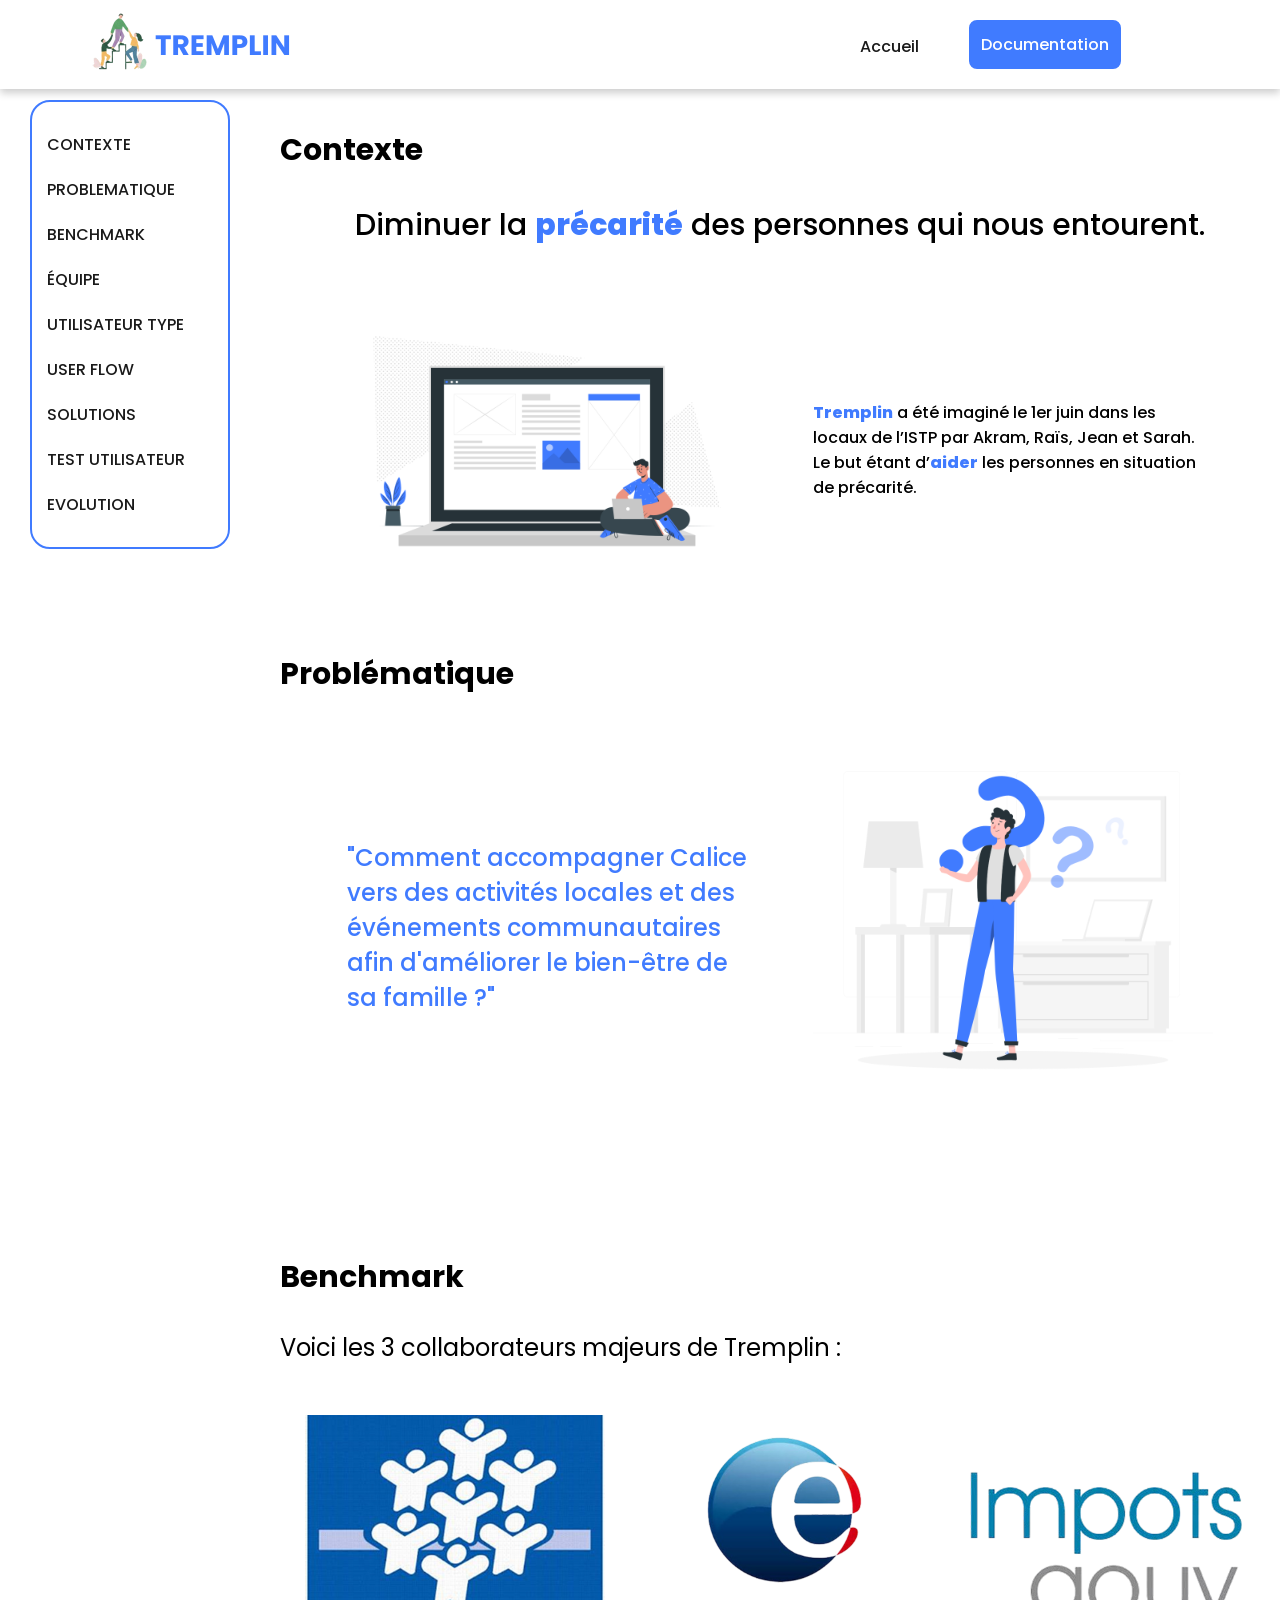
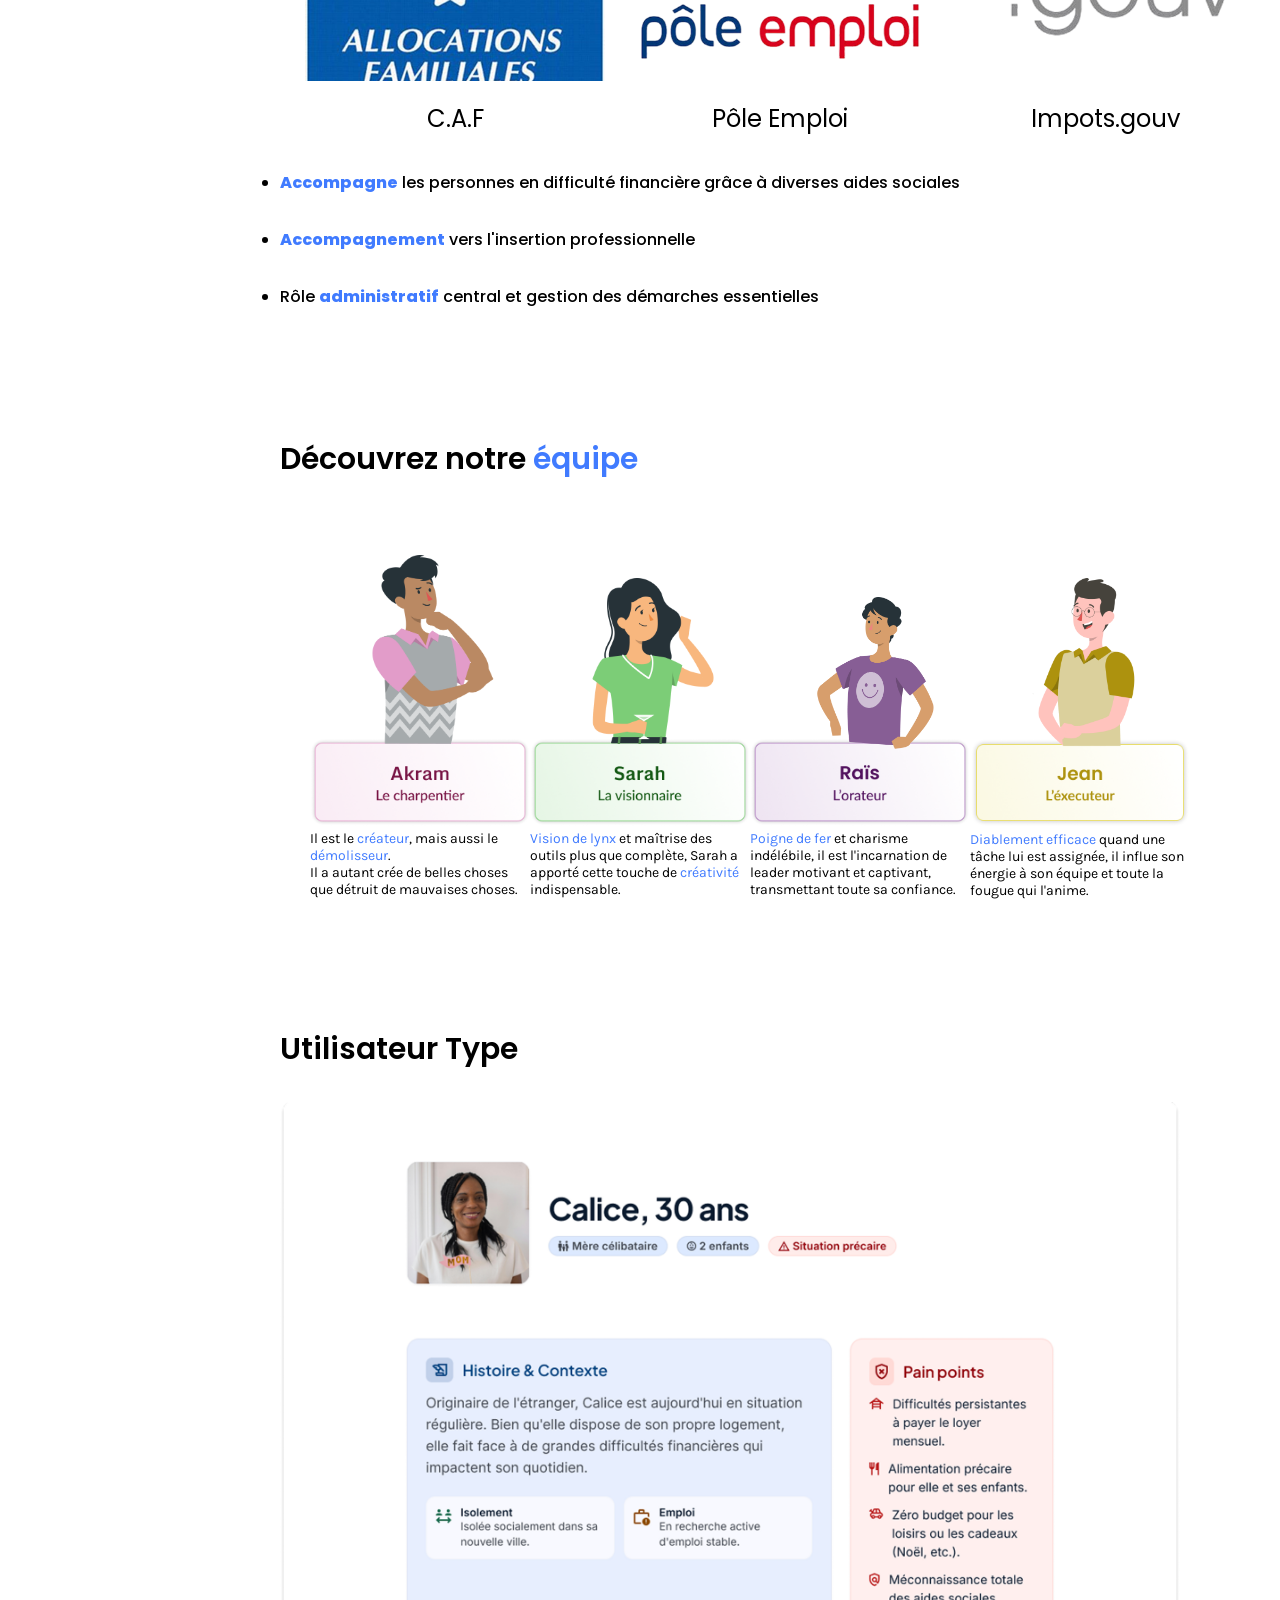
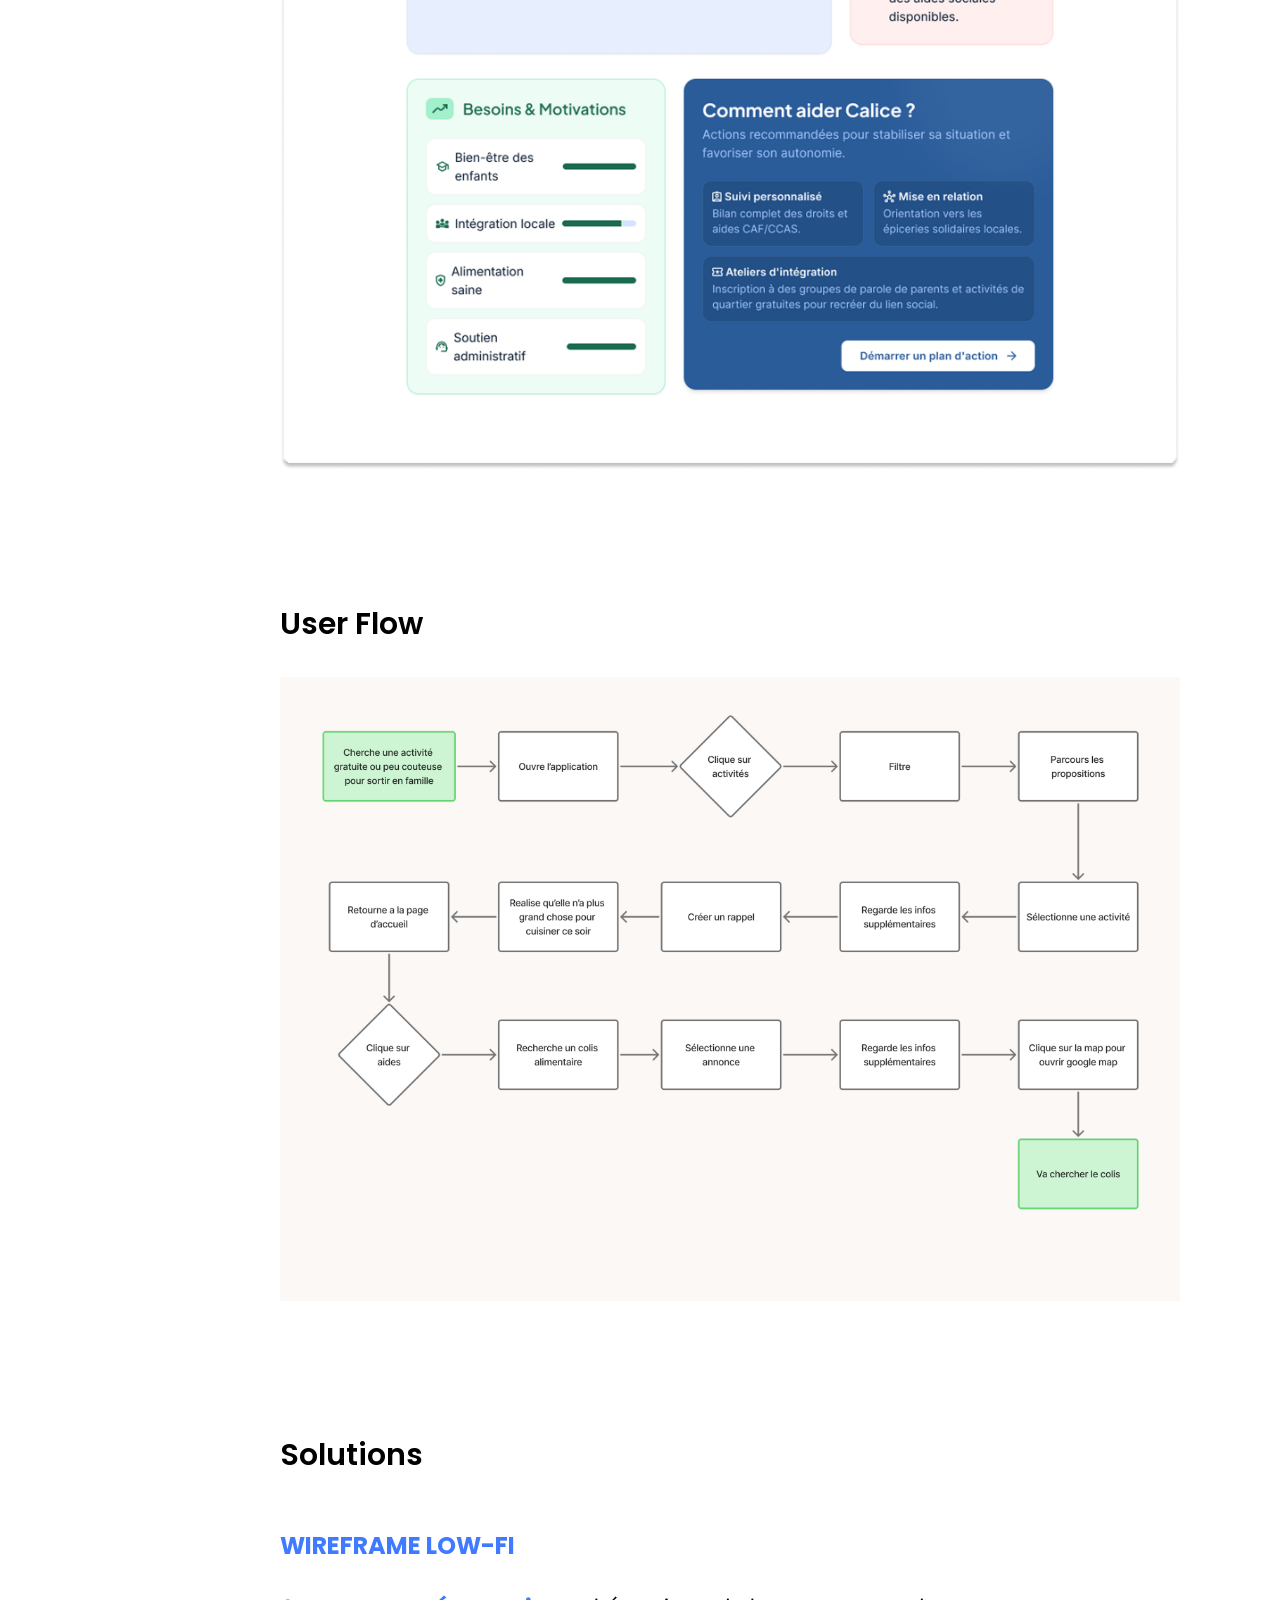
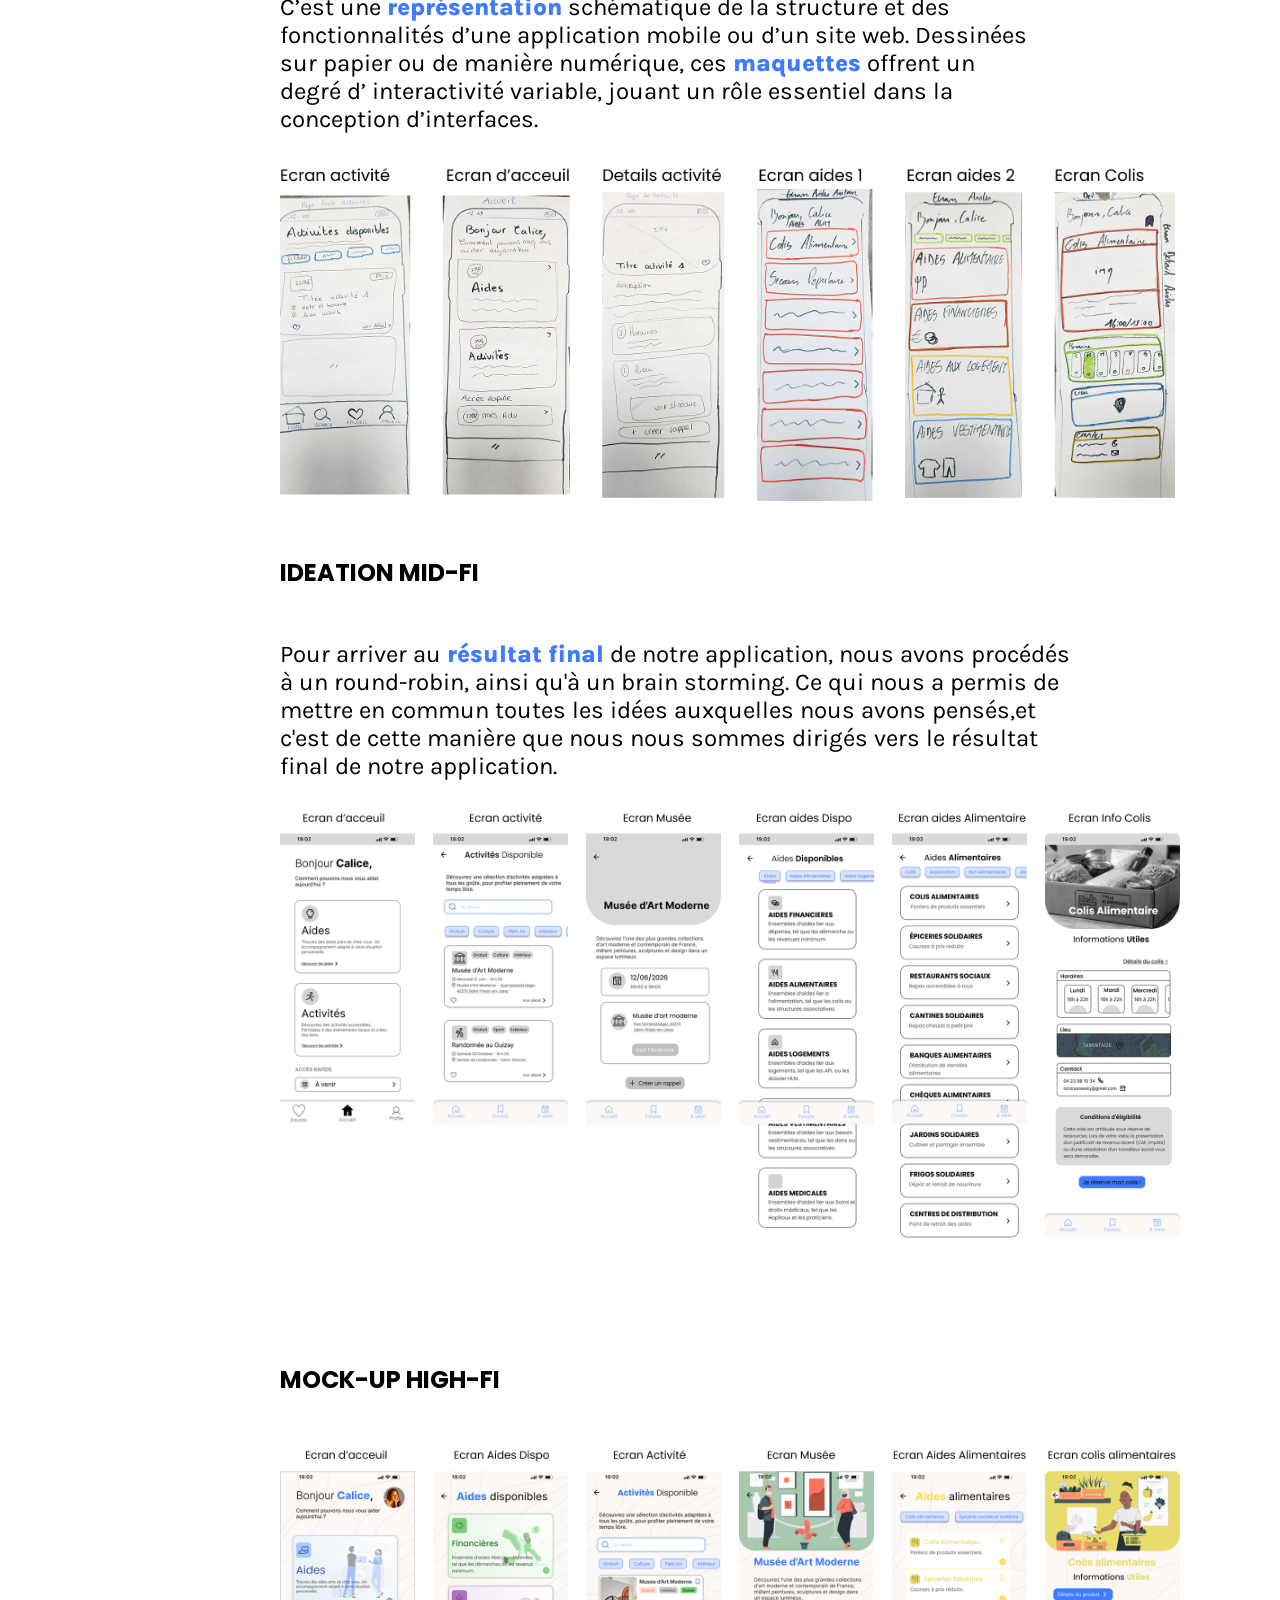
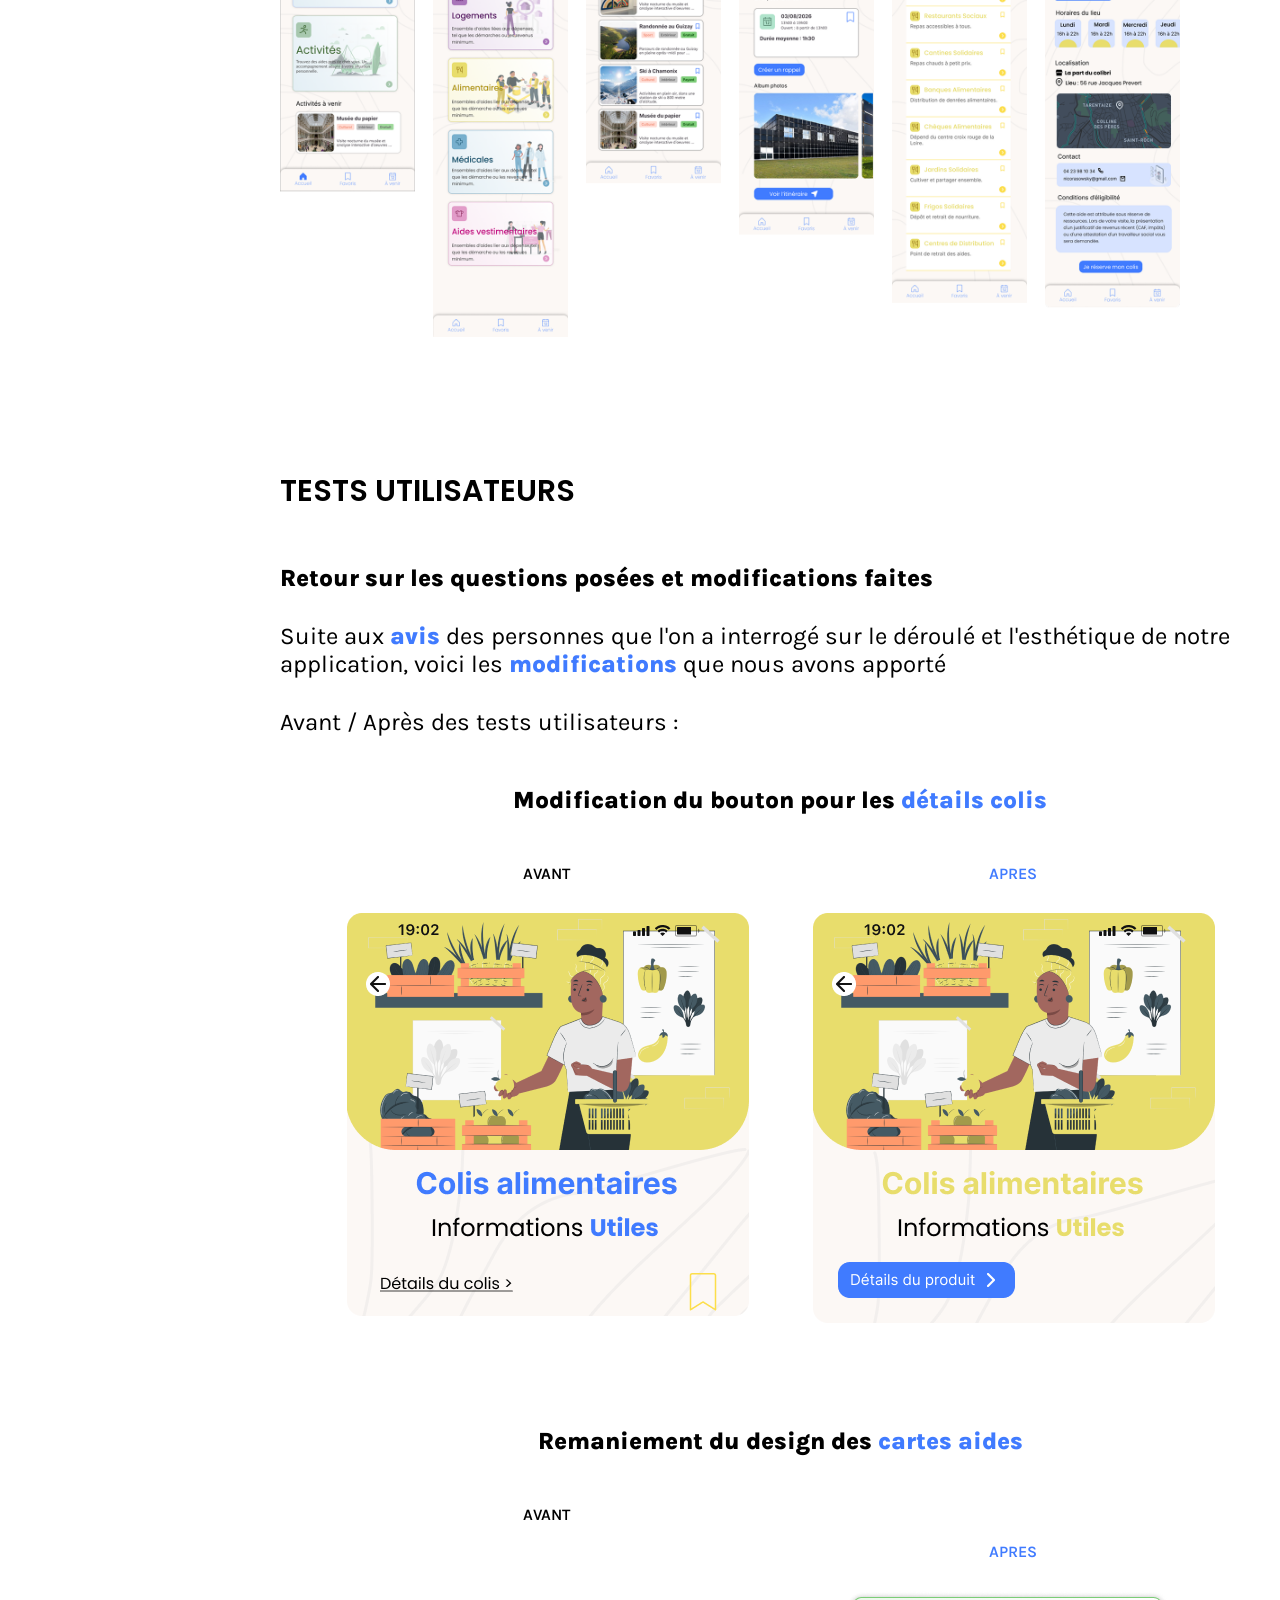
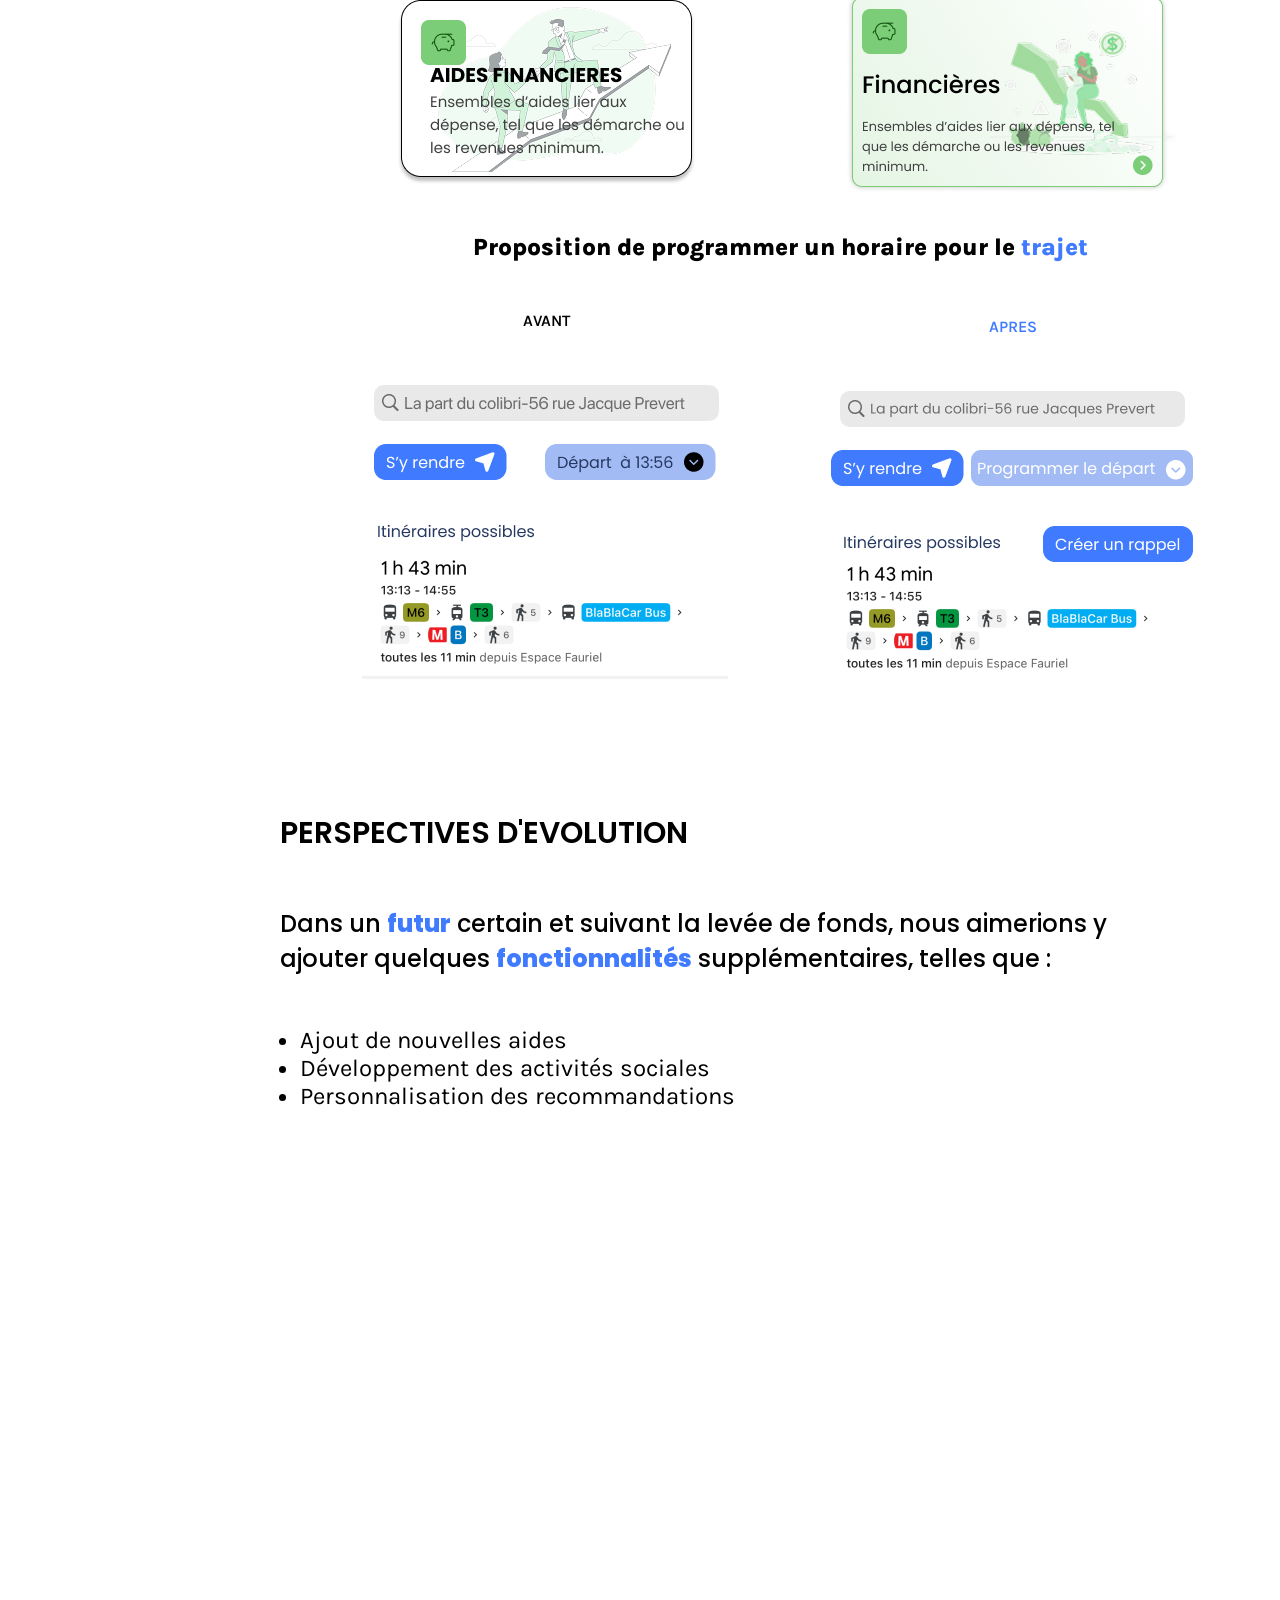
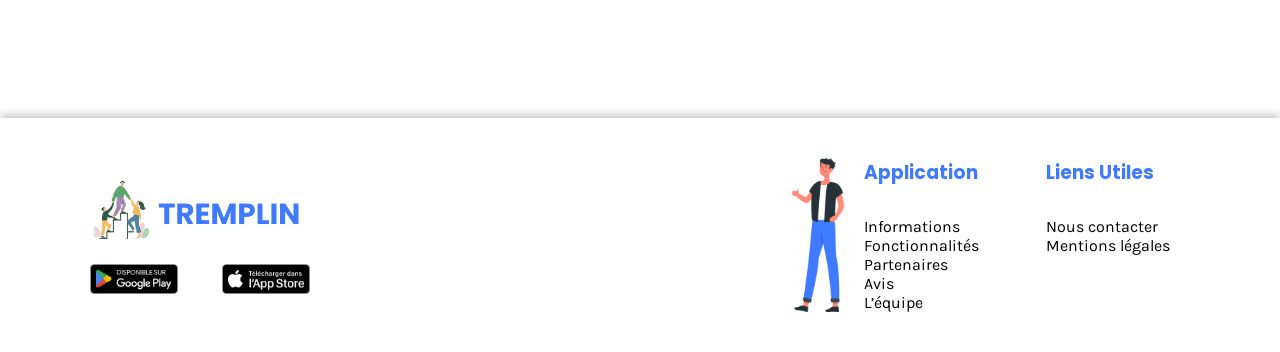
==== commit 8c0900f8: "mardi AM" ====
--- a/documentation.html
+++ b/documentation.html
@@ -15,7 +15,7 @@
 
 
         <!-- HEADER AVEC UN H COMME TONTON HAMID -->
-    <header class="fixed-header">
+    <header class="fixed-header main-header">
 
         <div class="container1200 flex gap350 align-center  ">
 
@@ -65,8 +65,7 @@
                             1er juin dans les locaux de l’ISTP par Akram,
                             Raïs,
                             Jean et Sarah. Le
-                            but étant d’<span class="bold clr-bleu">aider</span> les personnes en situation de <span
-                                class="bold clr-bleu">précarité</span>.</p>
+                            but étant d’<span class="bold clr-bleu">aider</span> les personnes en situation de précarité.</p>
                     </div>
                 </div>
             </section>
@@ -87,28 +86,28 @@
             <!-- SECTION BENCHMARK -->
             <section id="benchmark" class="mgb128 scroll-top">
                 <h3 class="mgb30 texte-30">Benchmark</h3>
-                <p class="texte-24 mgb50 ">Voici les 3 collaborateurs majeurs de Tremplin :
+                <p class="texte-24 mgb50 etiquette">Voici les 3 collaborateurs majeurs de Tremplin :
                 </p>
                 <div class="flex space-evenly">
                     <div class="w30 flex column align-center">
                         <img class="w100 h75 mgb20 cover" src="asset/image 6.png" alt="">
-                        <p class="texte-24">C.A.F</p>
+                        <p class="texte-24 etiquette">C.A.F</p>
                     </div>
                     <div class="w30 flex column align-center">
                         <img class="w100 h75 mgb20 cover" src="asset/polemploi-removebg-preview 1.png" alt="">
-                        <p class="texte-24 ">Pôle Emploi</p>
+                        <p class="texte-24 etiquette">Pôle Emploi</p>
                     </div>
                     <div class="w30 flex column align-center">
                         <img class="w100 h75 mgb20 cover" src="asset/impotsgouv-removebg-preview 1.png" alt="">
-                        <p class="texte-24">Impots.gouv</p>
+                        <p class="texte-24 etiquette">Impots.gouv</p>
                     </div>
                 </div>
                 <ul>
-                    <li class=" pb-32 poppins-medium"><span class="clr-bleu bold">Accompagne</span> les personnes en <span class="bold clr-bleu">difficulté financière</span> grâce à
-                        diverses <span class="bold clr-bleu">aides
-                        sociales</span></li>
-                    <li class=" pb-32 poppins-medium"><span class="bold clr-bleu">Accompagnement</span> vers l'<span class="bold clr-bleu">insertion professionnelle</span></li>
-                    <li class=" poppins-medium">Rôle <span class="bold clr-bleu">administratif</span> central et <span class="bold clr-bleu">gestion</span> des <span class="bold clr-bleu">démarches essentielles</span>
+                    <li class=" pb-32 poppins-medium"><span class="clr-bleu bold">Accompagne</span> les personnes en difficulté financière grâce à
+                        diverses aides
+                        sociales</li>
+                    <li class=" pb-32 poppins-medium"><span class="bold clr-bleu">Accompagnement</span> vers l'insertion professionnelle</li>
+                    <li class=" poppins-medium">Rôle <span class="bold clr-bleu">administratif</span> central et gestion des démarches essentielles
                     </li>
                 </ul>
             </section>
@@ -131,14 +130,14 @@
                         <p class="texte-14"><span class="clr-bleu">Vision de lynx</span> et maîtrise des outils plus que complète, Sarah a apporté cette touche de <span class="clr-bleu">créativité</span> indispensable.</p>
                     </div>
                     <div class="w20 pos-rel mgt128">
-                        <img src="asset/Raïs.png" alt="" class="w30 img-rais">
+                        <img src="asset/Rais.png" alt="" class="w30 img-rais">
                         <img src="asset/Card-2.png" alt="" class="w100">
-                        <p class="texte-14"><span class="clr-bleu">Poigne de fer</span> et <span class="clr-bleu">charisme indélébile</span>, il est l'incarnation de <span class="clr-bleu">leader</span> motivant et captivant, transmettant toute sa confiance.</p>
+                        <p class="texte-14"><span class="clr-bleu">Poigne de fer</span> et charisme indélébile, il est l'incarnation de leader motivant et captivant, transmettant toute sa confiance.</p>
                     </div>
                     <div class="w20 pos-rel mgt128">
                         <img src="asset/Jean Rafiki.png" alt="" class="w30 img-sarah-jean">
                         <img src="asset/Card-3.png" alt="" class="w100">
-                        <p class="texte-14"><span class="clr-bleu">Diablement efficace</span> quand une tâche lui est assignée, il <span class="clr-bleu">influe son énergie</span> à son équipe et toute la <span class="clr-bleu">fougue qui l'anime</span>.</p>
+                        <p class="texte-14"><span class="clr-bleu">Diablement efficace</span> quand une tâche lui est assignée, il influe son énergie à son équipe et toute la fougue qui l'anime.</p>
                     </div>
 
                 </div>
@@ -164,12 +163,12 @@
                     <h3 class="mgb30 texte-24 clr-bleu">WIREFRAME LOW-FI</h3>
                     <p class="texte-24 mgb30">C’est une <span class="bold clr-bleu">représentation</span>
                         schématique de la structure et des <br>
-                        <span class="bold clr-bleu">fonctionnalités</span> d’une
-                        <span class="bold clr-bleu">application</span> mobile ou d’un site web. Dessinées <br> sur
+                        fonctionnalités d’une
+                        application mobile ou d’un site web. Dessinées <br> sur
                         papier ou de manière numérique, ces
-                        <span class="bold clr-bleu">maquettes</span> offrent un <br> degré d’<span
-                            class="bold clr-bleu">interactivité</span> variable, jouant un rôle essentiel dans la
-                        <br><span class="bold clr-bleu">conception d’interfaces</span>.
+                        <span class="bold clr-bleu">maquettes</span> offrent un <br> degré d’
+                            interactivité variable, jouant un rôle essentiel dans la
+                        <br>conception d’interfaces.
                     </p>
                     <div>
                         <img class="w90" src="asset/LowFiTitre.png" alt="">
@@ -179,11 +178,10 @@
                     <h3 class="mgb50 texte-24">IDEATION MID-FI</h3>
                     <div>
                         <p class="texte-24 mgb30">Pour arriver au <span class="bold clr-bleu">résultat
-                                final</span> de notre <span class="bold clr-bleu">application</span>, nous avons
+                                final</span> de notre application, nous avons
                             procédés
                             <br> à un
-                            <span class="bold clr-bleu">round-robin</span>, ainsi qu'à un <span
-                                class="bold clr-bleu">brain storming</span>. Ce qui nous a permis de <br> mettre en
+                            round-robin, ainsi qu'à un brain storming. Ce qui nous a permis de <br> mettre en
                             commun
                             toutes
                             les idées auxquelles nous avons pensés,et <br> c'est de cette manière que nous nous sommes
@@ -204,9 +202,9 @@
                 </p>
                 <p class="texte-24 mgb30">Suite aux <span class="bold clr-bleu">avis</span> des personnes
                     que l'on a interrogé sur le déroulé et
-                    l'<span class="bold clr-bleu">esthétique</span>
+                    l'esthétique
                     de notre
-                    <span class="bold clr-bleu">application</span>, voici les <span
+                    application, voici les <span
                         class="bold clr-bleu">modifications</span> que nous avons apporté
                 </p>
                 <p class="texte-24 mgb50">Avant / Après des tests utilisateurs :</p>
@@ -257,18 +255,17 @@
             <!-- SECTION PERSPECTIVE D'EVOLUTION -->
             <section id="perspective" class="flex column mgb128 scroll-top">
                 <h2 class="texte-30 mgb50 ">PERSPECTIVES D'EVOLUTION</h2>
-                <p class="texte-24 mgb50 poppins-medium">Dans un <span class="bold clr-bleu">futur</span> certain et suivant la <span
-                        class="bold clr-bleu">levée de fonds</span>, nous aimerions y
+                <p class="texte-24 mgb50 poppins-medium">Dans un <span class="bold clr-bleu">futur</span> certain et suivant la levée de fonds, nous aimerions y
                     <br>ajouter quelques
                     <span class="bold clr-bleu">fonctionnalités</span>
                     supplémentaires, telles que :
                 </p>
                 <ul class="ml-20">
-                    <li class="texte-24 poppins-medium">Ajout de nouvelles aides</li>
-                    <li class="texte-24 poppins-medium">Développement des activités sociales</li>
-                    <li class="texte-24 poppins-medium">Personnalisation des recommandations</li>
+                    <li class="texte-24">Ajout de nouvelles aides</li>
+                    <li class="texte-24">Développement des activités sociales</li>
+                    <li class="texte-24">Personnalisation des recommandations</li>
                 </ul>
-                <iframe style="border: 1px solid rgba(59, 151, 226, 0.683);" width="800" height="450" src="https://embed.figma.com/proto/oqCfDO1GyQjgI3kgwvlSvV/Groupe-1---Ra%C3%AFs-Jean-Akram-Sarah?node-id=516-2461&scaling=scale-down&content-scaling=fixed&page-id=217%3A1855&starting-point-node-id=516%3A2461&embed-host=share" allowfullscreen class="mgt30"></iframe>
+                <iframe style="border:none" width="800" height="450" src="https://embed.figma.com/proto/oqCfDO1GyQjgI3kgwvlSvV/Groupe-1---Ra%C3%AFs-Jean-Akram-Sarah?node-id=516-2461&scaling=scale-up&content-scaling=fixed&page-id=217%3A1855&starting-point-node-id=516%3A2461&embed-host=share&hide-ui=1" allowfullscreen class="mgt30"></iframe>
             </section>
         </div>
     </main>
--- a/style2.css
+++ b/style2.css
@@ -8,6 +8,11 @@
 /*------------------------- 
             typo 
 ---------------------------*/
+.karla{
+    font-family: "Karla", sans-serif;
+    font-weight: 400;
+    font-style: normal;
+}
 .poppins-medium {
   font-family: "Poppins", sans-serif;
   font-weight: 500;
@@ -55,6 +60,14 @@
     padding: 10px;
     background-color: rgb(64, 123, 255) ;
     border-radius: 8px;
+    border: #407BFF 2px solid;
+}
+.btn-Doc:hover{
+    padding: 10px;
+    border-radius: 8px;
+    background-color: white;
+    border: #407BFF 2px solid;
+    color: #407BFF;
 }
 
 .change-a{
@@ -80,6 +93,17 @@
 header nav a:hover::after{
     width: 100%;
 }
+.main-header {
+  max-height: 100px; /* sa hauteur normale */
+  overflow: hidden;
+  transition: max-height 0.3s ease, padding 0.3s ease, opacity 0.25s ease;
+}
+
+.main-header.hidden {
+  max-height: 0;
+  padding: 0;
+  opacity: 0;
+}
 /* ----------------------------
             COLORS
 -------------------------------*/
@@ -353,6 +377,10 @@
 }
 .gap40{
     gap: 40px;
+    
+}
+.gap80 {
+    gap: 80px;
 }
 .gap100{
     gap: 100px;
@@ -445,6 +473,7 @@
     padding: 30px 15px ;
     border: solid 2px #407BFF;
     border-radius: 20px;
+    
 }
 main div nav a :hover{
     color:#407BFF;
@@ -501,8 +530,4 @@
 
 .cover{
     object-fit: cover;
-}
-
-
-
-
+}
